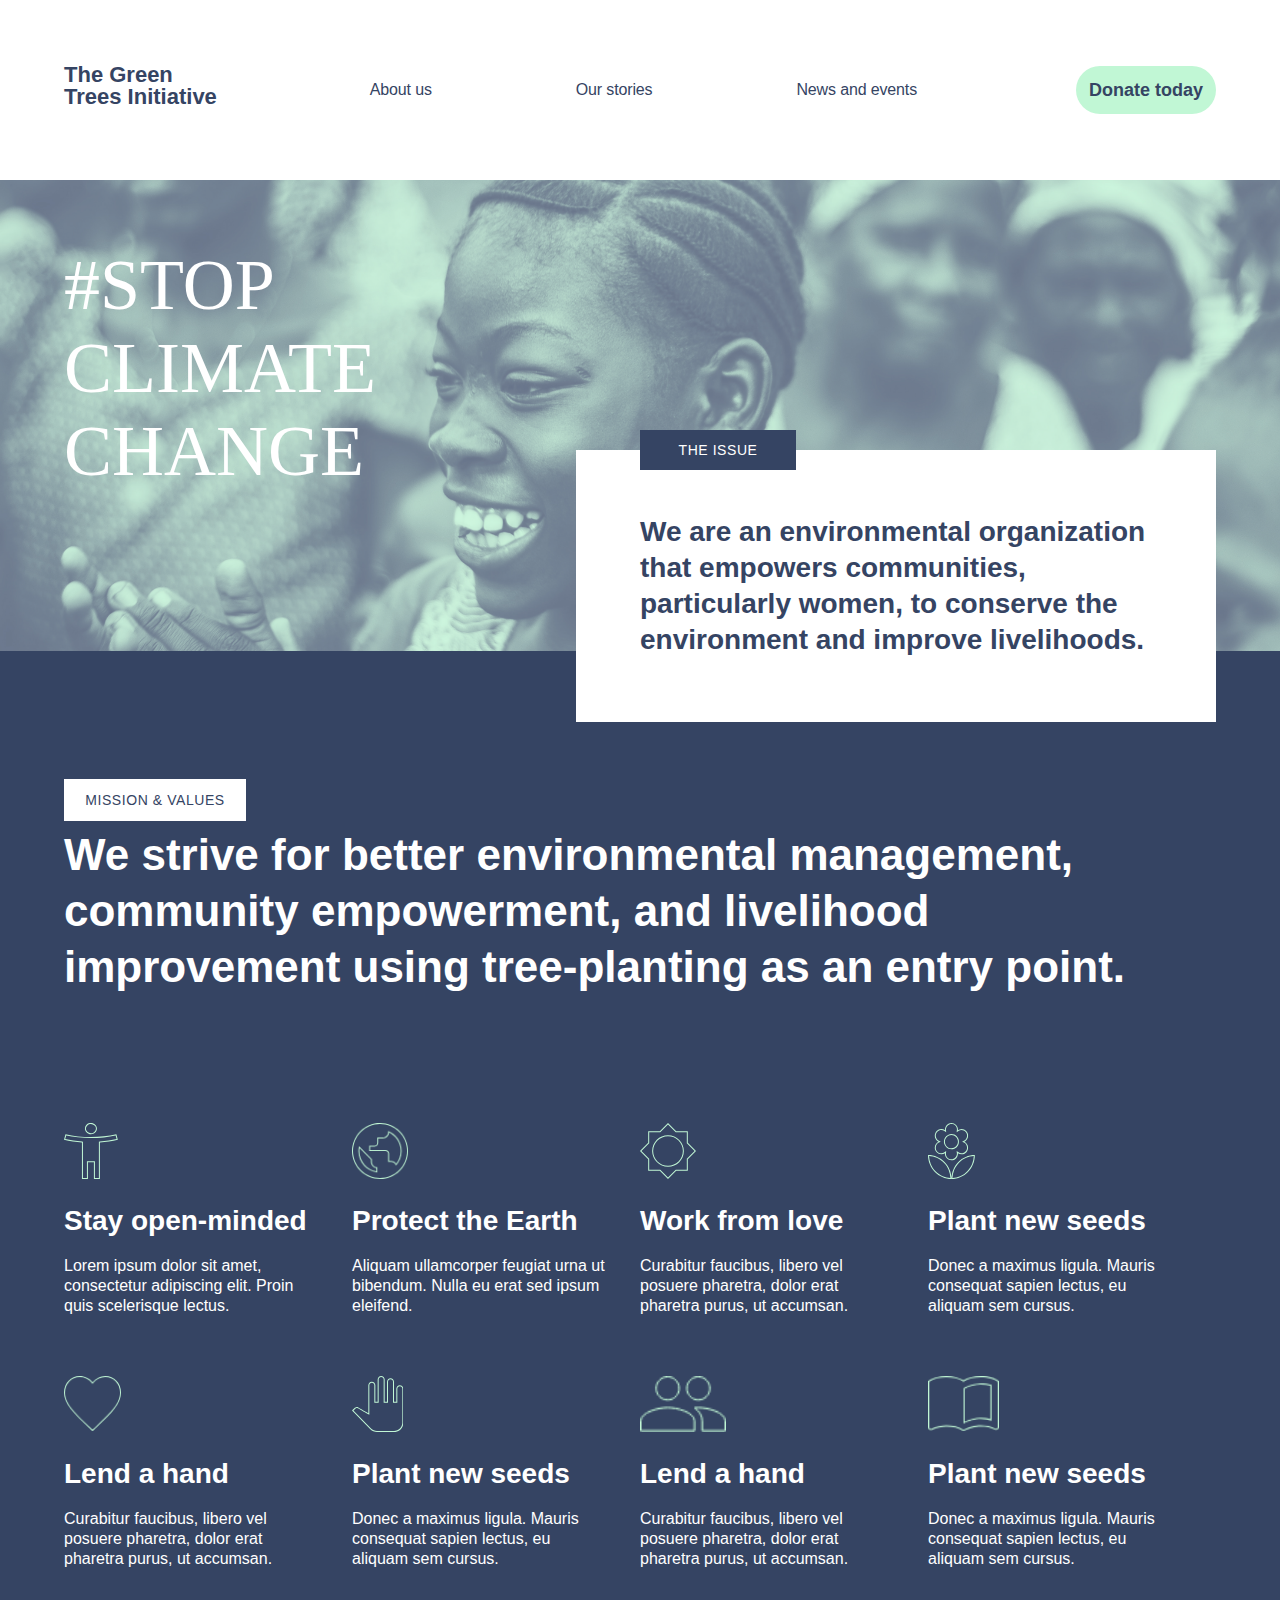
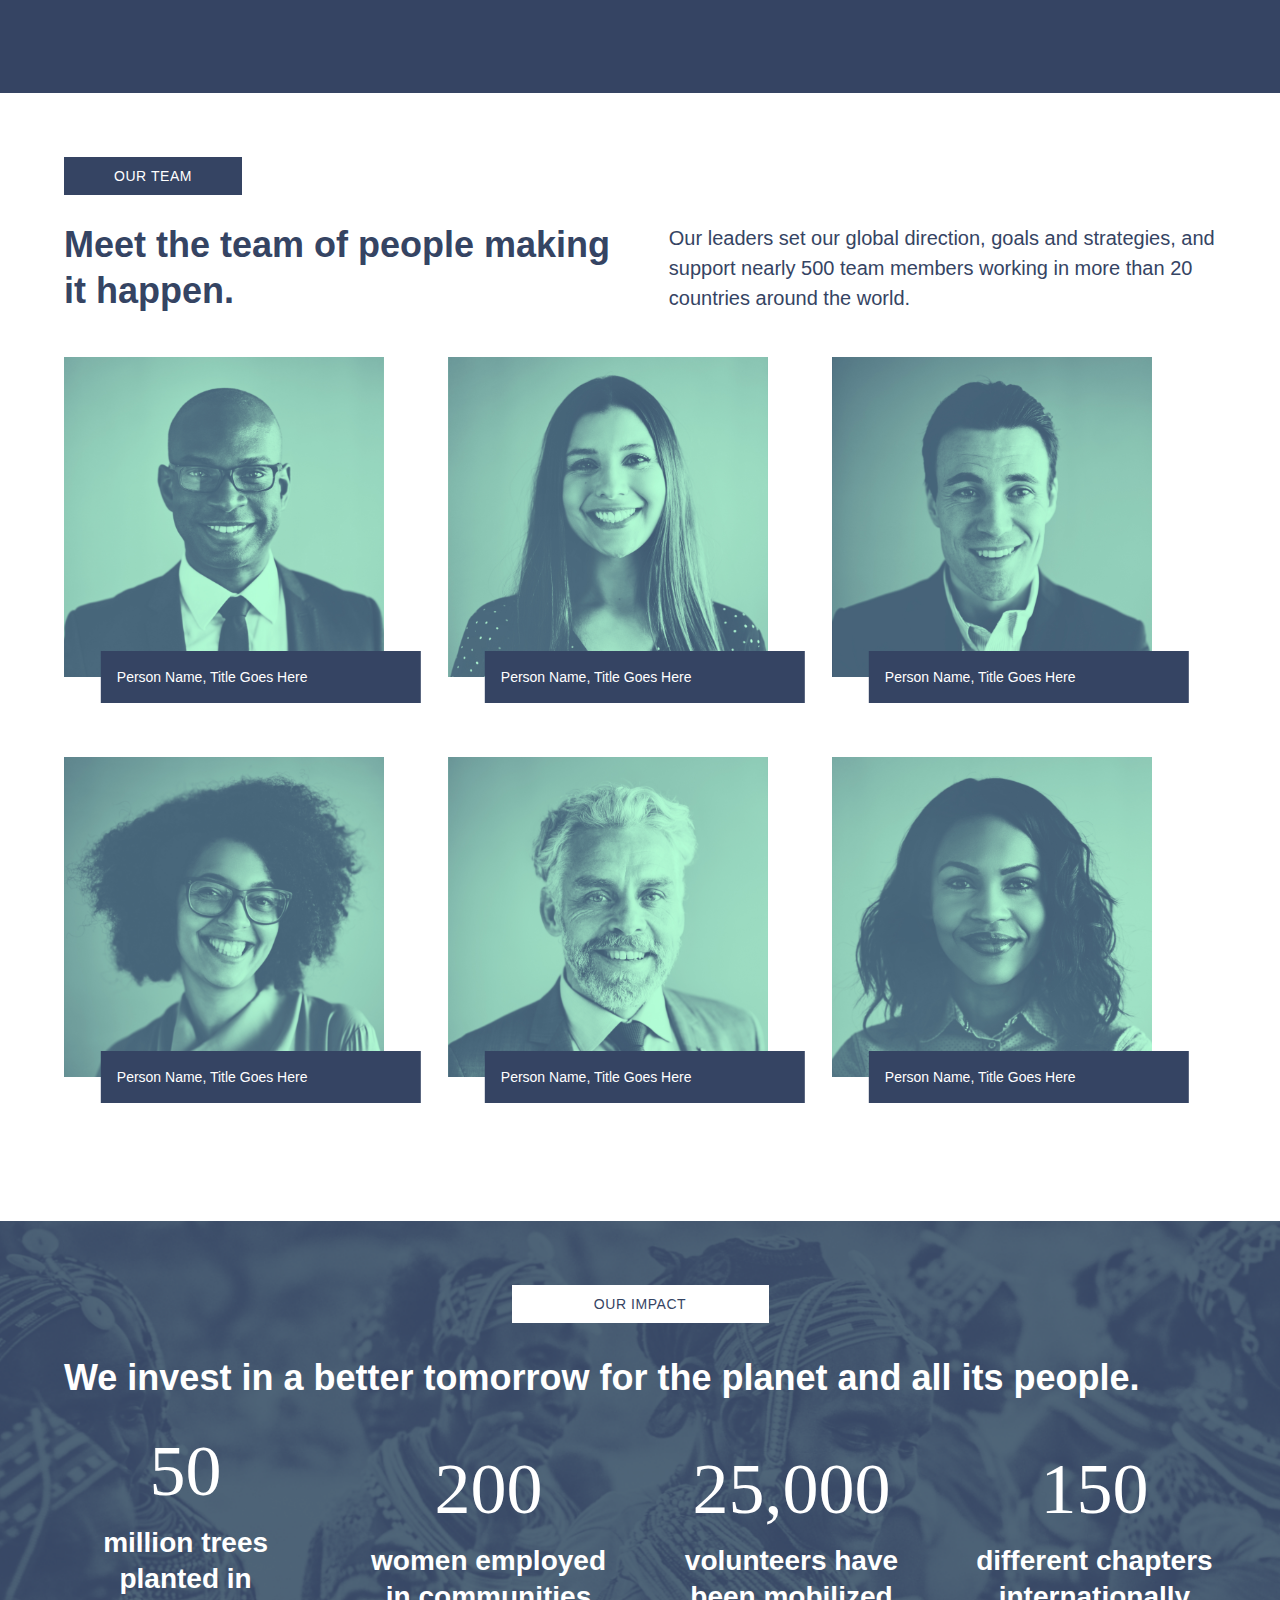
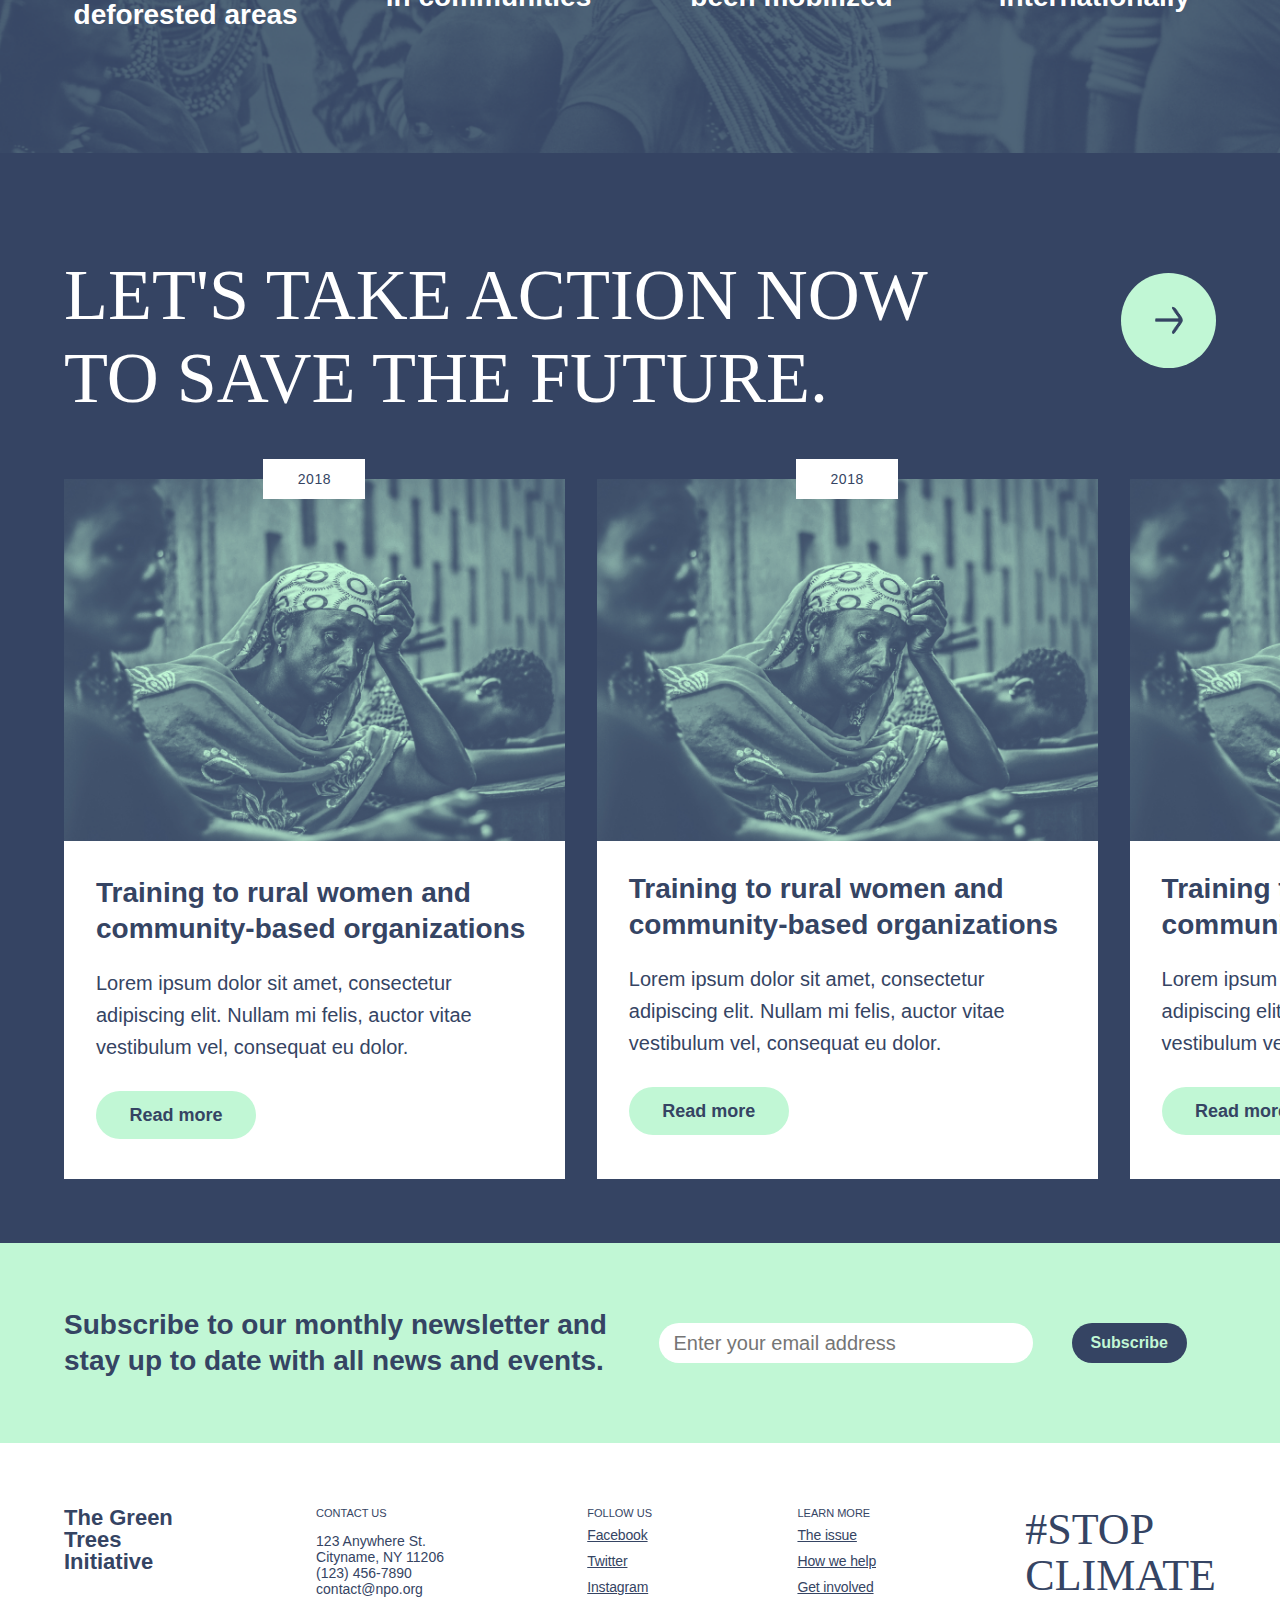
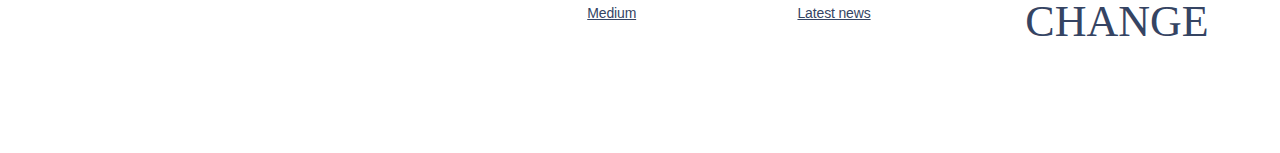
==== AboutUs-page-layout.html @ 52311b09 "Initial Commit -  ALL three pages with Responsive Web Design." ====
<!DOCTYPE HTML>
<html>
    <head>
        <meta charset="utf-8">
        <title>About Us Page</title>
        <link rel="Stylesheet" href="styles/AboutUs-page-styles.css">
    </head>
    <body>
        <header>
            <h3 class="logo">The Green<br>Trees Initiative</h3>
            <ul>
                <li><a href = "Home-page-layout.html">About us</a></li>
                <li><a href = "Home-page-layout.html">Our stories</a></li>
                <li><a href = "Home-page-layout.html">News and events</a></li> 
            </ul>
            <button>Donate today</button>
        </header>

        <section class="the-issue">
            <h1>#STOP<br>CLIMATE<br>CHANGE</h1>
            <div>
                <h4 class="sub-heading">THE ISSUE</h4>
                <h3>
                    We are an environmental organization that 
                    empowers communities, particularly women, 
                    to conserve the environment and improve 
                    livelihoods.
                </h3>
            </div>
        </section>
        
        <section class="mission-and-values">
            <h4 class="sub-heading">MISSION & VALUES</h4>
            <h3>
                We strive for better environmental management, 
                community empowerment, and livelihood improvement 
                using tree-planting as an entry point.
            </h3>
            <div>
                <div>
                    <img src="assets/assets/about-us/Icon person.png"
                        alt = "icon-person">
                    <h4>Stay open-minded</h4>
                    <p>
                        Lorem ipsum dolor sit amet, consectetur 
                        adipiscing elit. Proin quis scelerisque lectus.
                    </p>
                </div>
                <div>
                    <img src="assets/assets/about-us/Icon earth.png"
                        alt = "icon-earth">
                    <h4>Protect the Earth</h4>
                    <p>
                        Aliquam ullamcorper feugiat urna ut bibendum.
                        Nulla eu erat sed ipsum eleifend.
                    </p>
                </div>
                <div>
                    <img src="assets/assets/about-us/Icon sun.png"
                        alt = "icon-sun">
                    <h4>Work from love</h4>
                    <p>
                        Curabitur faucibus, libero vel posuere pharetra,
                        dolor erat pharetra purus, ut accumsan.
                    </p>
                </div>
                <div>
                    <img src="assets/assets/about-us/Icon flower.png"
                        alt = "icon-flower">
                    <h4>Plant new seeds</h4>
                    <p>
                        Donec a maximus ligula. Mauris consequat sapien lectus,
                        eu aliquam sem cursus.
                    </p>
                </div>
                <div>
                    <img src="assets/assets/about-us/Icon heart.png"
                        alt = "icon-heart">
                    <h4>Lend a hand</h4>
                    <p>
                        Curabitur faucibus, libero vel posuere pharetra,
                        dolor erat pharetra purus, ut accumsan.
                    </p>
                </div>
                <div>
                    <img src="assets/assets/about-us/Icon hand.png"
                        alt = "icon-hand">
                    <h4>Plant new seeds</h4>
                    <p>
                        Donec a maximus ligula. Mauris consequat sapien lectus,
                        eu aliquam sem cursus.
                    </p>
                </div>
                <div>
                    <img src="assets/assets/about-us/Icon people.png"
                        alt = "icon-people">
                    <h4>Lend a hand</h4>
                    <p>
                        Curabitur faucibus, libero vel posuere pharetra,
                        dolor erat pharetra purus, ut accumsan.
                    </p>
                </div>
                <div>
                    <img src="assets/assets/about-us/Icon book.png"
                        alt = "icon-book">
                    <h4>Plant new seeds</h4>
                    <p>
                        Donec a maximus ligula. Mauris consequat sapien lectus,
                        eu aliquam sem cursus.
                    </p>
                </div>
            </div>
        </section>

        <section class="our-team">
            <h4 class="sub-heading">OUR TEAM</h4>
            <h3>
                Meet the team of people making it happen.
            </h3>
            <p>
                Our leaders set our global direction, goals and strategies,
                and support nearly 500 team members working in more than 20
                countries around the world.
            </p>
            <div id="persons">
                <div>
                    <img src="assets/assets/about-us/Screen-Shot-2018-10-04-at-9.35.07-PM.png" 
                        alt="person">
                    <h6>Person Name, Title Goes Here</h6>
                </div>
                <div>
                    <img src="assets/assets/about-us/Screen-Shot-2018-10-04-at-9.35.17-PM.png" 
                        alt="person">
                    <h6>Person Name, Title Goes Here</h6>
                </div>
                <div>
                    <img src="assets/assets/about-us/Screen-Shot-2018-10-04-at-9.35.37-PM.png" 
                        alt="person">
                    <h6>Person Name, Title Goes Here</h6>
                </div>
                <div>
                    <img src="assets/assets/about-us/Screen-Shot-2018-10-04-at-9.36.04-PM.png" 
                        alt="person">
                    <h6>Person Name, Title Goes Here</h6>
                </div>
                <div>
                    <img src="assets/assets/about-us/Screen-Shot-2018-10-04-at-9.36.19-PM.png" 
                        alt="person">
                    <h6>Person Name, Title Goes Here</h6>
                </div>
                <div>
                    <img src="assets/assets/about-us/Screen-Shot-2018-10-04-at-9.37.13-PM.png" 
                        alt="person">
                    <h6>Person Name, Title Goes Here</h6>
                </div>
            </div>
        </section>

        <section class="our-impact">
            <h4 class="sub-heading">OUR IMPACT</h4>
            <h3>
                We invest in a better tomorrow for the planet 
                and all its people.
            </h3>
            <div>
                <div>
                    <h4>50</h4>
                    <h5>million trees planted in deforested areas</h5>
                </div>
                <div>
                    <h4>200</h4>
                    <h5>women employed in communities</h5>
                </div>
                <div>
                    <h4>25,000</h4>
                    <h5>volunteers have been mobilized</h5>
                </div>
                <div>
                    <h4>150</h4>
                    <h5>different chapters internationally</h5>
                </div>
            </div>
        </section>

        <section class="Event">
            <h1>LET'S TAKE ACTION NOW<br>TO SAVE THE FUTURE.</h1>
            <div>
                <img src="assets/assets/about-us/Union 5.png" alt="next-button">

                <div class="slides">
                    <h4 class="sub-heading">2018</h4>
                    <img src="assets/assets/about-us/Image.png" 
                    alt="person-image">
                    <h5>Training to rural women and community-based organizations</h5>
                    <p>
                        Lorem ipsum dolor sit amet, consectetur adipiscing
                        elit. Nullam mi felis, auctor vitae vestibulum 
                        vel, consequat eu dolor.
                    </p>
                    <button>Read more</button>
                </div>
                <div class="slides">
                    <h4 class="sub-heading">2018</h4>
                    <img src="assets/assets/about-us/Image.png" 
                    alt="person-image">
                    <h5>Training to rural women and community-based organizations</h5>
                    <p>
                        Lorem ipsum dolor sit amet, consectetur adipiscing
                        elit. Nullam mi felis, auctor vitae vestibulum 
                        vel, consequat eu dolor.
                    </p>
                    <button>Read more</button>
                </div>
                <div class="slides">
                    <h4 class="sub-heading">2018</h4>
                    <img src="assets/assets/about-us/Image.png" 
                    alt="person-image">
                    <h5>Training to rural women and community-based organizations</h5>
                    <p>
                        Lorem ipsum dolor sit amet, consectetur adipiscing
                        elit. Nullam mi felis, auctor vitae vestibulum 
                        vel, consequat eu dolor.
                    </p>
                    <button>Read more</button>
                </div>
                <div class="slides">
                    <h4 class="sub-heading">2018</h4>
                    <img src="assets/assets/about-us/Image.png" 
                    alt="person-image">
                    <h5>Training to rural women and community-based organizations</h5>
                    <p>
                        Lorem ipsum dolor sit amet, consectetur adipiscing
                        elit. Nullam mi felis, auctor vitae vestibulum 
                        vel, consequat eu dolor.
                    </p>
                    <button>Read more</button>
                </div>
    
                <div class="dot-container">
                    <span id="dot-1" class="dot"></span>
                    <span class="dot"></span>
                    <span class="dot"></span>
                    <span class="dot"></span>
                </div>
            </div>
        </section>

        <section class="subscribe">
            <h4>
                Subscribe to our monthly newsletter and stay up to
                date with all news and events.
            </h4>
            <form>
                <input type="email" name="email" 
                placeholder="Enter your email address">
                <input type="submit" value="Subscribe">
            </form>
        </section>

        <footer>
            <h3 class="logo">The Green<br>Trees<br>Initiative</h3>
            <div>
                <h6>CONTACT US</h6>
                <p>123 Anywhere St.<br>Cityname, NY 11206<br>
                    (123) 456-7890<br>contact@npo.org</p>
            </div>
            <div>
                <h6>FOLLOW US</h6>
                <ul>
                    <li><a>Facebook</a></li>
                    <li><a>Twitter</a></li>
                    <li><a>Instagram</a></li>
                    <li><a>Medium</a></li>
                </ul>
            </div>
            <div id="learn-more">
                <h6>LEARN MORE</h6>
                <ul>
                    <li><a>The issue</a></li>
                    <li><a>How we help</a></li>
                    <li><a>Get involved</a></li>
                    <li><a>Latest news</a></li>
                </ul>
            </div>
            <h1>#STOP<br>CLIMATE<br>CHANGE</h1>
        </footer>
    </body>
</html>
---- styles/AboutUs-page-styles.css ----
body{
    margin: 0px;
}
header{
    display: flex;
    flex-wrap: wrap;
    padding: 2rem;
    justify-content: space-between;
}

button{
    width: 100%;
    height: 2.5rem;
    font-family: Helvetica, bold;
    font-weight: bold;
    font-size: 1.125rem;
    color: #354463;
    background-color: #C1F7D5;
    border-radius: 100px;
    border: none;
}

li{
    list-style-type: none;
    margin: 0.375rem;
}

ul{
    margin: 0px 0px 1.25rem 0px;
}

a{
    color: #354463;
    font-family: Helvetica;
    font-weight: lighter;
    line-height: 1.25rem;
    text-decoration: none;
    font-size: 0.875rem;
    letter-spacing: -0.009rem;
}

.the-issue{
    background-image: url("../assets/assets/about-us/annie-spratt-427339-unsplash.png");
    padding: 2rem;
    background-size: cover;
    background-position-x: center;
    background-repeat: no-repeat;
}

@font-face {
    font-family: "Flood Std";
    src: url("https://db.onlinewebfonts.com/t/bfbdc6a04609bff0d5ccdfcf6b766d95.eot");
    src: url("https://db.onlinewebfonts.com/t/bfbdc6a04609bff0d5ccdfcf6b766d95.eot?#iefix")format("embedded-opentype"),
    url("https://db.onlinewebfonts.com/t/bfbdc6a04609bff0d5ccdfcf6b766d95.woff2")format("woff2"),
    url("https://db.onlinewebfonts.com/t/bfbdc6a04609bff0d5ccdfcf6b766d95.woff")format("woff"),
    url("https://db.onlinewebfonts.com/t/bfbdc6a04609bff0d5ccdfcf6b766d95.ttf")format("truetype"),
    url("https://db.onlinewebfonts.com/t/bfbdc6a04609bff0d5ccdfcf6b766d95.svg#Flood Std")format("svg");
}

h1{
    font-family: "Flood Std";
    color: white;
    font-size: 2.75rem;
    margin: 0px 0px 8.5rem 0px;
    font-weight: normal;
}

section, div{
    position: relative;
}
section{
    padding: 2rem;
}

.the-issue > div{
    display: flex;
    flex-direction: column;
    background-color: white;
    align-items: center;
    padding: 2.5rem 2rem;
}

.sub-heading{
    position: absolute;
    background-color: #354463;
    color: white;
    padding: 0.75rem 0px;
    left: 0px;
    top: 0px;
    margin: 0px 30%;
    font-family: Helvetica;
    font-weight: lighter;
    font-size: 0.875rem;
    width: 40%;
    text-align: center;
    letter-spacing: 0.035rem;
    transform: translateY(-50%);
}

h3{
    text-align: center;
    font-size: 1.375rem;
    line-height: 1.75rem;
    width: 85%;
    margin: 0px 0px 0px 0px;
    color: #354463;
    font-family: Helvetica, bold;
}

.logo{
    font-size: 1.125rem;
    line-height: 1.375rem;
    text-align: left;
    width: auto;
    align-self: center;
    margin: 0px;
}

.mission-and-values, .our-impact, .Event{
    background-color: #354463;
    justify-content: center;
}

.mission-and-values >.sub-heading, .Event .sub-heading,
.our-impact .sub-heading{
    background-color: white;
    color: #354463;
}

.mission-and-values{
    display: flex;
    flex-direction: column;
    align-items: center;
}

.mission-and-values > .sub-heading, .our-team > .sub-heading, .our-impact > .sub-heading{
    position: static;
    font-size: 0.875rem;
    padding: 0.688rem;
    transform: translateY(0%);
}

.mission-and-values > h3{
    color: white;
    margin-top: 1.375rem;
    width: 90%;
}

.mission-and-values >div{
    display: grid;
    grid-template-columns: repeat(2, 50%);
    margin-top: 4.125rem;
}

.mission-and-values > div >div{
    display: flex;
    flex-direction: column;
    justify-content: flex-start;
    align-items: flex-start;
    margin-right: 0.875rem;
    margin-bottom: 1.75rem;
}

.mission-and-values h4{
    color: white;
    font-size: 1rem;
    line-height: 1.25rem;
    margin: 0.75rem 0 0.375rem 0;
    font-family: Helvetica;
}

.mission-and-values p{
    font-family: Helvetica;
    font-weight: lighter;
    font-size: 0.875rem;
    font-stretch: -0.009rem;
    line-height: 1.25rem;
    color: white;
    margin: 0rem;
}

.mission-and-values img{
    width: 2.5rem;
}

.our-team{
    display: flex;
    flex-direction: column;
    align-items: center;
}

.our-team > h3{
    margin: 1.688rem 0;
}

.our-team > p{
    font-size: 0.875rem;
    text-align: center;
    color: #354463;
    font-family: Helvetica;
    line-height: 1.25rem;
    margin: 0rem;
    padding: 0% 7.5%;
}

#persons{
    margin-top: 1rem;
    display: grid;
    grid-template-columns: repeat(2, 50%);
}

#persons > div{
    margin: 0 0.875rem;
}

#persons > div > h6{
    position: relative;
    background-color: #354463;
    color: white;
    font-family: Helvetica;
    font-weight: lighter;
    font-size: 0.875rem;
    line-height: 1.25rem;
    margin-top: 0rem;
    margin-bottom: 1.5rem;
    padding: 10%;
    top: -0.25rem;    
}

#persons img{
    width: 100%;
}

.our-impact{
    background-image: url("../assets/assets/about-us/Impact\ Background.png");
    background-size: cover;
    background-position-x: center;
    background-repeat: no-repeat;
    color: white;
    display: flex;
    flex-direction: column;
    align-items: center;
}

.our-impact > h3{
    color: white;
    margin: 2rem 0rem;
    width: 100%;
}

.our-impact > div{
    display: flex;
    flex-direction: column;
    align-items: center;
}

.our-impact > div > div{
    display: flex;
    flex-direction: column;
    align-items: center;
    margin-bottom: 2rem;
}

.our-impact > div > div > h4{
    font-family: "Flood Std";
    text-align: center;
    font-size: 2.75rem;
    font-weight: normal;
    margin: 0rem;
}

.our-impact > div > div > h5{
    font-family: Helvetica;
    text-align: center;
    font-size: 1rem;
    line-height: 1.25rem;
    margin: 0rem;
    width: 55%;
}

.Event h1{
    margin: 2.313rem 0rem 4.563rem 0rem;
    text-align: center;
}

.Event img{
    width: 100%;
}

.Event h5{
    font-family: Helvetica;
    font-weight: bold;
    text-align: center;
    font-size: 1.375rem;
    color: #354463;
    margin: 1.875rem 0rem;
    line-height: 1.75rem;
}

.Event p{
    color: #354463;
    text-align: center;
    font-family: Helvetica;
    font-weight: lighter;
    padding: 0% 7.5%;
    font-size: 1rem;
    margin-bottom: 1.75rem;
    line-height: 1.25rem;
}

.Event button{
    width: 50%;
    margin: 0% 25% 2.5rem;
}

.slides{
    background-color: white;
    display: none;
}

.Event img + .slides{
    display: block;
}

.Event > div >img{
    width: 1.75rem;
    height: 1.75rem;
    padding: 2.6%;
    border-radius: 50%;
    background-color: #C1F7D5;
    position: absolute;
    z-index: 1;
    right: 2.5%;
    top: 25%;
}

.dot-container{
    text-align: center;
    margin-top: 2rem;
}

.dot{
    cursor: pointer;
    height: 15px;
    width: 15px;
    margin: 0 2px;
    background-color: white;
    border-radius: 50%;
    border-style: solid;
    border-color: white;
    border-width: 0.0625rem;
    display: inline-block;
    transition: background-color 0.6s ease;
}

#dot-1{
    background-color: transparent;
}

.subscribe{
    background-color: #C1F7D5;
    padding-right: 1.375rem;
}

.subscribe h4{
    color: #354463;
    font-family: Helvetica;
    font-size: 1.375rem;
    line-height: 1.75rem;
    margin: 0.25rem 0rem 1.875rem 0rem;
}

.subscribe form{
    display: flex;
    justify-content: space-between;
}

.subscribe input{
    border: 0rem;
    border-radius: 100px;
    height: 2.5rem;
    text-align: center;
}

input[type = "email"]{
    width: 60%;
    font-size: 0.875rem;
    color: #354463;
}

input[type = "submit"]{
    width: 33.33%;
    margin-right: 0.625rem;
    background-color: #354463;
    color: #C1F7D5;
    font-family: Helvetica;
    font-weight: bold;
    font-size: 1rem; 
}

footer{
    padding: 2rem;
    display: grid;
    grid-template-columns: 1fr 1fr;
    grid-template-rows: 1fr 1fr 1fr;
    color: #354463;
}

ul, li{
    padding-left: 0%;
    margin-left: 0%;
}

footer > div > h6{
    margin: 0rem;
    font-family: Helvetica;
    font-weight: normal;
    font-size: 0.688rem;
}

footer > div{
    margin-bottom: 2.875rem;
}

footer .logo{
    align-self: self-start;
}

footer p{
    font-family: Helvetica;
    font-size: 0.875rem;
}

footer a{
    text-decoration: underline;
    text-decoration-color: #354463;
}

footer h1{
    color: #354463;
    text-align: right;
    margin: 0rem;
    grid-column-start: 2;
}

footer{
    padding: 4.188rem 2rem;
}

@media(min-width: 768px){
    header > ul{
        order: 1;
        display: flex;
        width: 60%;
        margin-right: 40%;
        margin-bottom: 0%;
        justify-content: space-between;
    }

    a{
        font-size: 1rem;
    }

    button{
        margin-top: 1.25rem;
        width: 8.75rem;
        height: 3rem;
    }

    header{
        padding: 1.25rem 4rem;
    }

    .logo{
        font-size: 1.375rem;
        margin-bottom: 0.5rem;
    }

    .the-issue{
        padding: 4rem;
    }

    h1{
        margin-bottom: 5.875rem;
    }

    .the-issue{
        background-image: url("../assets/assets/about-us/annie-spratt-427339-unsplash@2x.png");
        background-position: center;
    }

    .sub-heading{
        font-size: 0.875rem;
        width: 20.4%;
        top: 0px;
        margin: 0 39.8%;
    }

    .the-issue .sub-heading{
        margin-left: 4rem;
        width: 9.75rem;
    }

    .the-issue > div{
        padding: 4rem;
    }

    h3 {
        font-size: 1.75rem;
        text-align: left;
        line-height: 2.25rem;
        width: 100%;
        margin-top: 0rem;
    }

    .the-issue a{
        width: 100%;
    }

    .the-issue p{
        text-align: left;
        margin: 2rem 0rem 0rem 0rem;
    }

    .mission-and-values{
        padding: 4rem;
    }

    .mission-and-values > .sub-heading{
        margin-right: auto;
        width: 10rem;
        margin-top: 0;
    }

    .mission-and-values > h3{
        width: 100%;
        font-size: 1.75rem;
        margin-bottom: 1.5rem;
    }

    .mission-and-values > div{
        margin-top: 2.25rem;
        display: grid;
        grid-template-columns: repeat(3, 1fr);
    }

    .mission-and-values div>h4{
        font-size: 1.375rem;
    }

    .our-team{
        padding: 4rem;
    }

    .our-team .sub-heading{
        margin-right: calc(100% -9.75rem);
        margin-left: 0rem;
        width: 9.75rem;
    }

    .our-team{
        flex-direction: row;
        justify-content: space-between;
        flex-wrap: wrap;
    }

    .our-team > h3, .our-team > p{
        width: 47.5%;
        padding: 0%;
        text-align: left;
    }
    
    .our-team > h3{
        font-size: 2.25rem;
        line-height: 2.875rem;
    }

    .our-team > p{
        font-size: 1rem;
        line-height: 1.5rem;
    }

    #persons > div{
        margin: 0rem;
        margin-right: 4rem;
    }

    #persons > div > h6{
        padding: 5%;
        transform: translate(11.5%, -50%);
    }

    .our-impact{
        padding: 4rem;
    }

    .our-impact > h3{
        font-size: 2.25rem;
        line-height: 2.875rem;
    }

    .our-impact > div{
        display: grid;
        grid-template-columns: repeat(2, 50%);
    }

    .our-impact > div > div{
        margin-bottom: 3.5rem;
    }

    .our-impact > div > div > h4{
        font-size: 4.5rem;
        line-height: 4.75rem;
    }

    .our-impact > div > div > h5{
        font-size: 1.375rem;
        line-height: 1.75rem;
        margin-top: 1rem;
        width: 67%;
    }

    .Event{
        padding: 4rem;
    }

    .Event h1{
        text-align: left;
        margin-bottom: 3.7rem;
    }

    .slides{
        display: flex;
        flex-direction: column;
        align-items: flex-start;
        margin-right: 2rem;
        text-align: left;
    }

    .slides > h5, .slides > p{
        text-align: left;
        padding-left: 2rem;
        padding-right: 2rem;
    }

    .slides > h5{
        margin-bottom: 0rem;
    }

    .slides > p{
        margin-bottom: 1.75rem;
    }

    .slides > button{
        margin-left: 2rem;
        height: 2.5rem;
    }

    .Event > div{
        position: static;
        display: flex;
        width: 200%;
    }

    .dot-container{
        display: none;
    }

    .Event > div > img{
        top: 7.5rem;
        right: 4rem;
    }

    .subscribe{
        padding: 4rem;
    }

    .subscribe > h4{
        width: 67.5%
    }

    input[type="email"]{
        width: 67.5%;
        text-align: left;
        padding: 0 2.5%;
    }

    input[type="submit"]{
        width: 22.5%;
    }

    footer{
        padding: 4rem;
        grid-template-columns: 1fr 1fr 1fr;
        grid-template-rows: 1fr 1fr;
    }

    footer a{
        font-size: 0.875rem;
    }

    #learn-more{
        grid-column-start: 2;
    } 

    footer h1{
        text-align: left;
        grid-column-start: 3;
    }

}

@media (min-width: 1024px){
    header{
        padding: 2rem 10rem;
        flex-wrap: nowrap;
        align-items: center;
    }

    header > ul{
        order: 0;
        margin: 0%;
        width: 60%;
        align-items: center;
        justify-content: space-around;
    }

    header > button{
        margin: 0;
    }

    .the-issue h3{
        font-size: 1.75rem;
        line-height: 2.25rem;
    }

    .the-issue div{
        width: calc(50% - 20rem);
        position: absolute;
        z-index: 1;
        bottom: -15%;
        right: 10rem;
    }

    h1{
        font-size: 4.5rem;
    }

    .mission-and-values{
        padding: 4.75rem 10rem;
    }

    .mission-and-values .sub-heading{
        margin-top: 4rem;
    }

    .mission-and-values > h3{
        font-size: 2.75rem;
        line-height: 3.5rem;
        margin: 0rem;
    }

    .mission-and-values > div{
        margin-top: 8rem;
        grid-template-columns: repeat(4, 25%);
    }

    .mission-and-values > div > div > img{
        height: 3.5rem;
        width: auto;
    }

    .mission-and-values > div > div > h4{
        font-size: 1.75rem;
        line-height: 2.25rem;
        margin-top: 1.5rem;
    }

    .mission-and-values > div > div > p{
        font-size: 1rem;
        margin-top: 0.688rem;
    }

    .mission-and-values > div >div{
        margin-bottom: 3.75rem;
        margin-right: 2rem;
    }

    .our-team{
        padding: 8rem 10rem;
    }

    .our-team > p{
        font-size: 1.25rem;
        line-height: 1.875rem;
    }

    #persons{
        grid-template-columns: repeat(3, 1fr);
    }

    .our-impact{
        padding: 8rem 10rem;
    }

    .our-impact > div{
        display: flex;
        flex-direction: row;
        justify-content: space-between;
        width: 100%;
    }

    .our-impact > div > div > h5{
        font-size: 1.75rem;
        line-height: 2.25rem;
        width: 19vw;
    }

    .our-impact > div > div{
        justify-content: space-between;
    }

    .Event{
        padding: 8rem 10rem;
    }

    .Event div > h5{
        font-size: 1.75rem;
        line-height: 2.25rem;
    }

    .Event div > p{
        font-size: 1.25rem;
        line-height: 2rem;
        --h5-lines: 4.5;
    }

    .Event > div > div > button{
        width: 10rem;
        height: 3rem;
    }

    .Event > div{
        width: 185%;
    }

    .subscribe{
        padding: 4rem 10rem;
        display: flex;
        align-items: center;
    }

    .subscribe h4{
        width: 50%;
        font-size: 1.75rem;
        line-height: 2.25rem;
        margin: 0rem;
    }

    .subscribe form{
        width: 50%;
        justify-content: space-around;
    }

    input[type="email"]{
        width: 60%;
        font-size: 1.25rem;
    }

    input[type="submit"]{
        width: 20%;
    }

    footer{
        padding: 8rem 10rem;
        display: flex;
        justify-content: space-between;
    }

    footer h1{
        font-size: 2.75rem;
        line-height: 2.875rem;
    }

}

@media (min-width: 1024px) and (max-width: 1280px){
    header, .the-issue, .mission-and-values, .our-team, .our-impact, .Event, .subscribe, footer{
        padding: 4rem;
    }

    .the-issue div{
        width: calc(50% - 8rem);
        right: 4rem;
    }

}
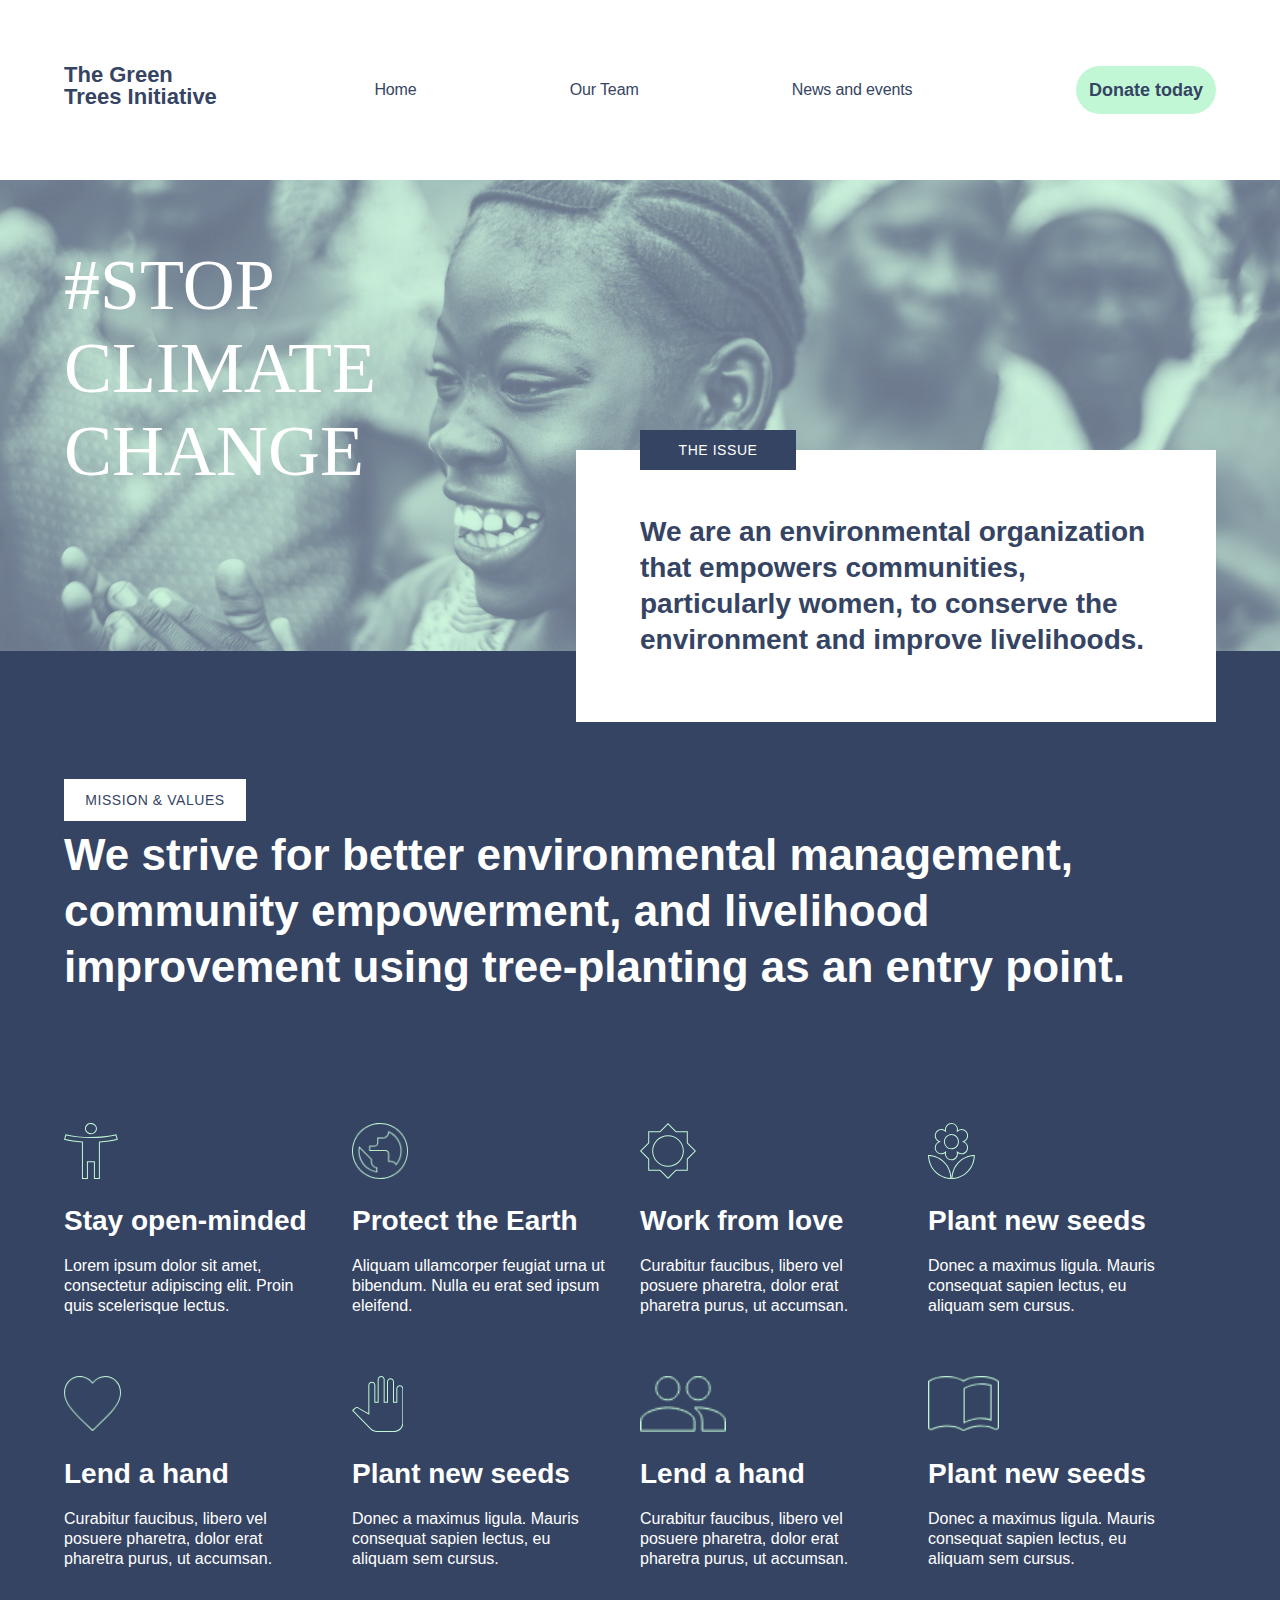
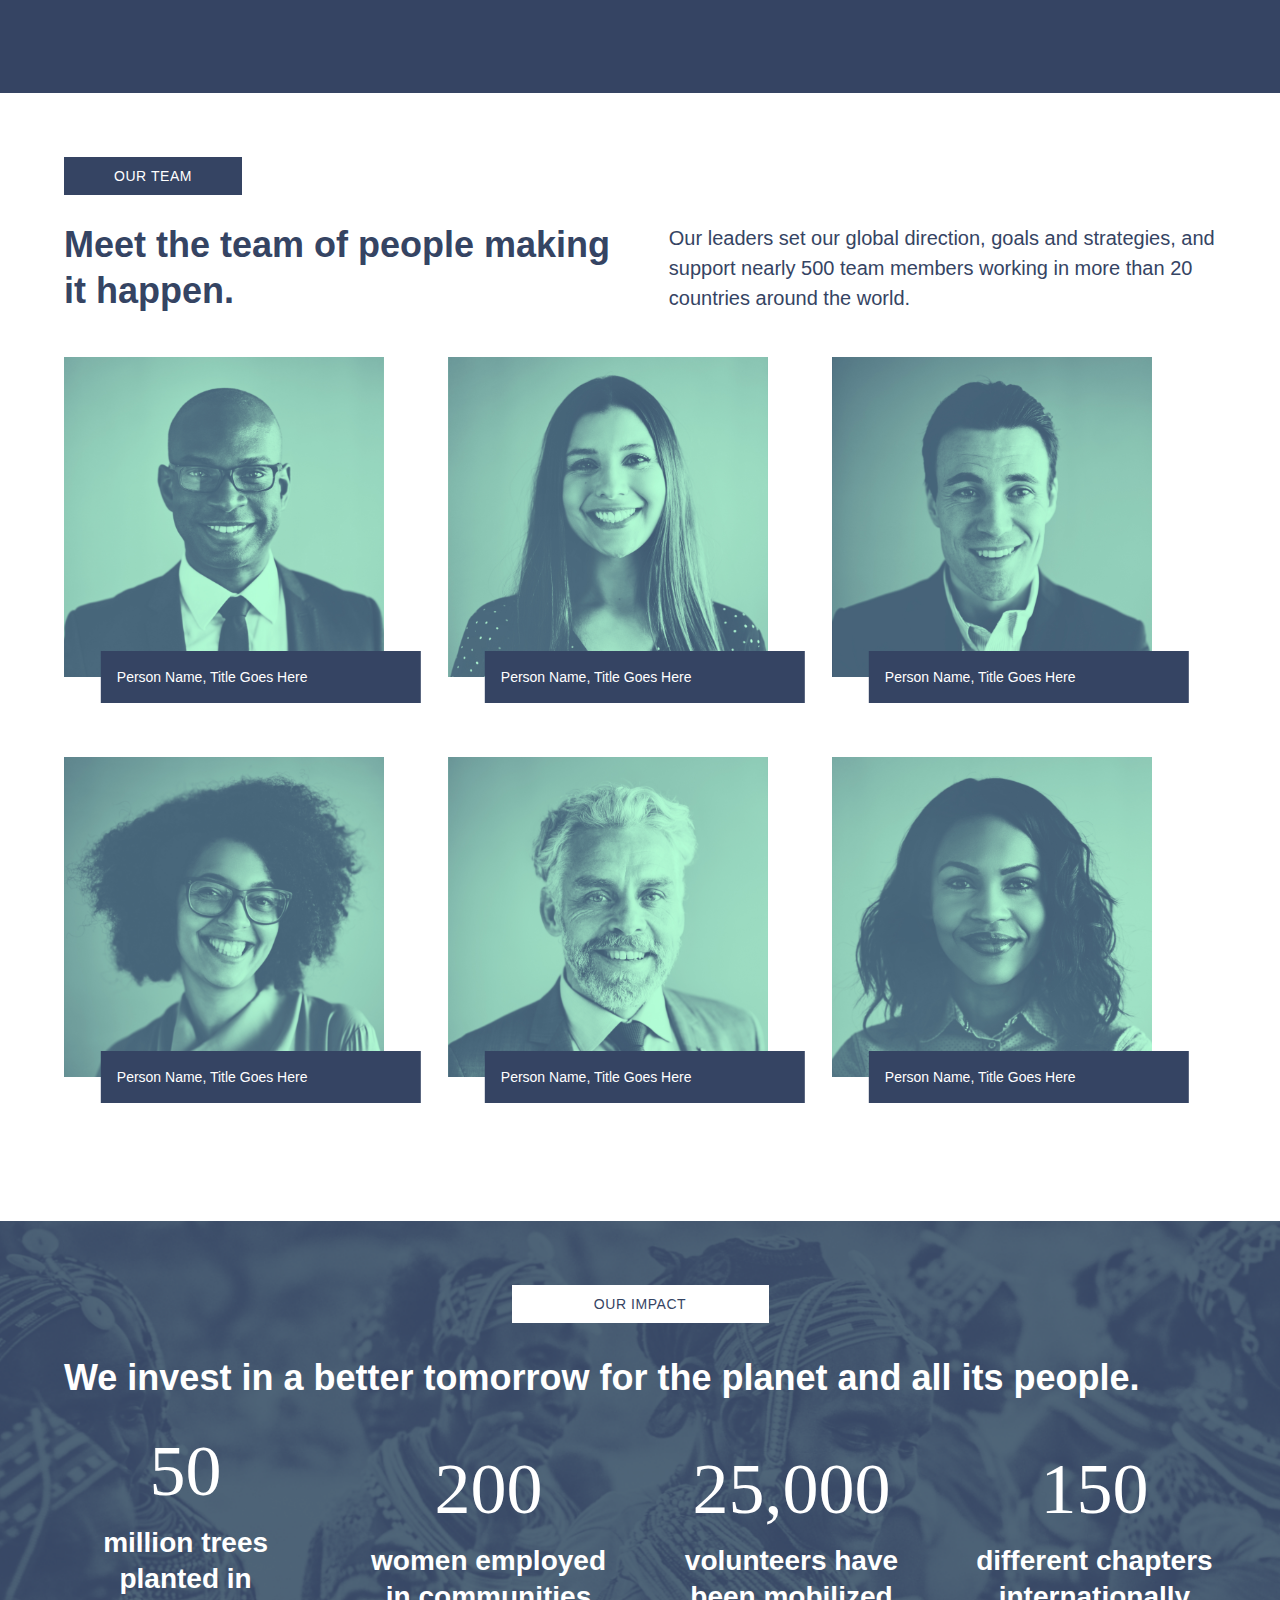
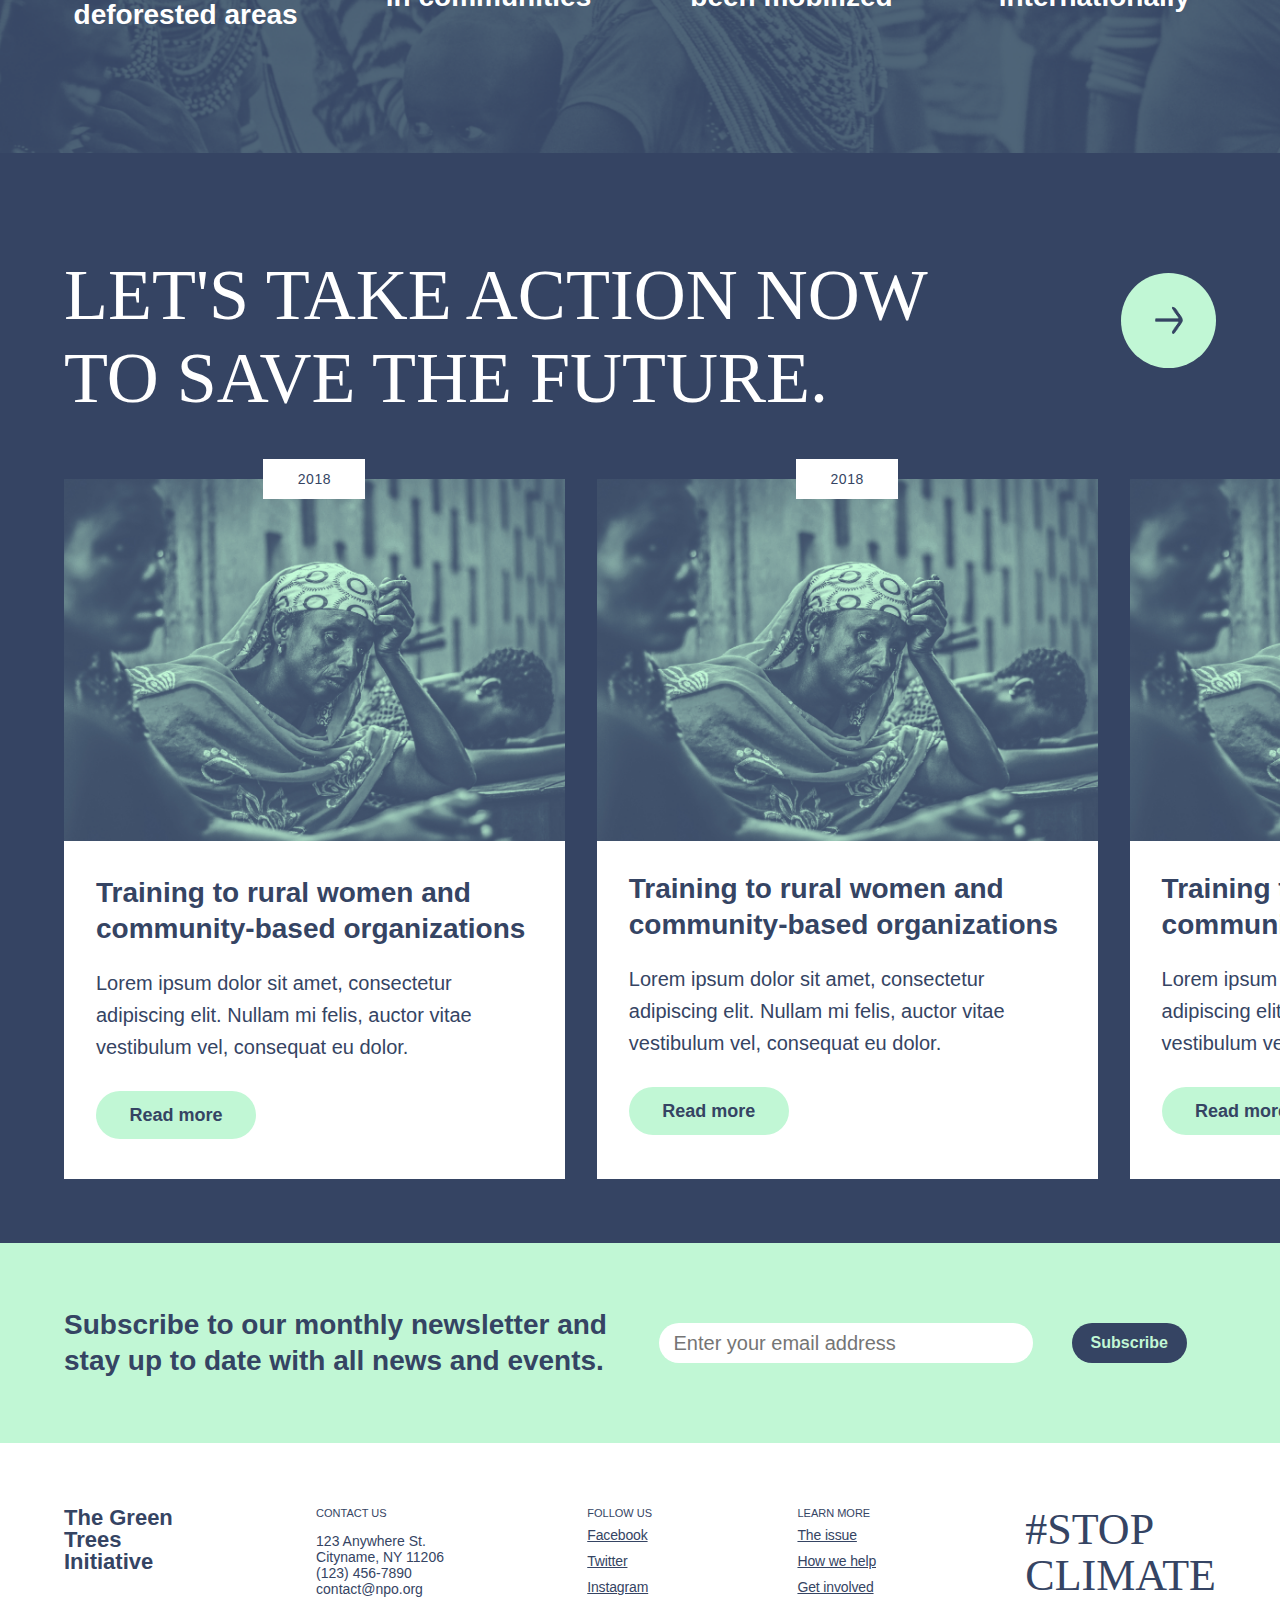
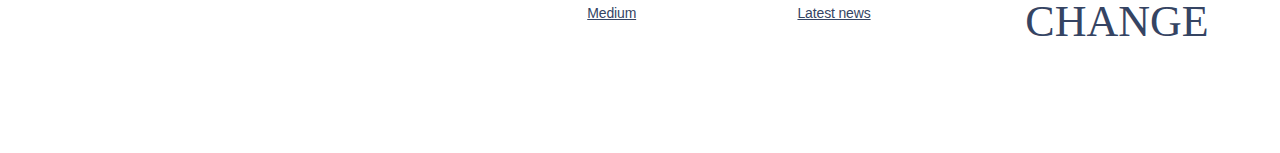
==== commit acb2b968: "added redirection links to buttons and anchors" ====
--- a/AboutUs-page-layout.html
+++ b/AboutUs-page-layout.html
@@ -9,14 +9,14 @@
         <header>
             <h3 class="logo">The Green<br>Trees Initiative</h3>
             <ul>
-                <li><a href = "Home-page-layout.html">About us</a></li>
-                <li><a href = "Home-page-layout.html">Our stories</a></li>
-                <li><a href = "Home-page-layout.html">News and events</a></li> 
+                <li><a href = "Home-page-layout.html">Home</a></li>
+                <li><a href = "#our-team">Our Team</a></li>
+                <li><a href = "#events">News and events</a></li> 
             </ul>
-            <button>Donate today</button>
+            <button onclick="location.href = 'Donation-page-layout.html'">Donate today</button>
         </header>
 
-        <section class="the-issue">
+        <section id="the-issue" class="the-issue">
             <h1>#STOP<br>CLIMATE<br>CHANGE</h1>
             <div>
                 <h4 class="sub-heading">THE ISSUE</h4>
@@ -29,7 +29,7 @@
             </div>
         </section>
         
-        <section class="mission-and-values">
+        <section id="mission-and-values" class="mission-and-values">
             <h4 class="sub-heading">MISSION & VALUES</h4>
             <h3>
                 We strive for better environmental management, 
@@ -112,7 +112,7 @@
             </div>
         </section>
 
-        <section class="our-team">
+        <section id="our-team" class="our-team">
             <h4 class="sub-heading">OUR TEAM</h4>
             <h3>
                 Meet the team of people making it happen.
@@ -182,7 +182,7 @@
             </div>
         </section>
 
-        <section class="Event">
+        <section id="events" class="Event">
             <h1>LET'S TAKE ACTION NOW<br>TO SAVE THE FUTURE.</h1>
             <div>
                 <img src="assets/assets/about-us/Union 5.png" alt="next-button">
@@ -197,43 +197,43 @@
                         elit. Nullam mi felis, auctor vitae vestibulum 
                         vel, consequat eu dolor.
                     </p>
-                    <button>Read more</button>
-                </div>
-                <div class="slides">
-                    <h4 class="sub-heading">2018</h4>
-                    <img src="assets/assets/about-us/Image.png" 
-                    alt="person-image">
-                    <h5>Training to rural women and community-based organizations</h5>
-                    <p>
-                        Lorem ipsum dolor sit amet, consectetur adipiscing
-                        elit. Nullam mi felis, auctor vitae vestibulum 
-                        vel, consequat eu dolor.
-                    </p>
-                    <button>Read more</button>
-                </div>
-                <div class="slides">
-                    <h4 class="sub-heading">2018</h4>
-                    <img src="assets/assets/about-us/Image.png" 
-                    alt="person-image">
-                    <h5>Training to rural women and community-based organizations</h5>
-                    <p>
-                        Lorem ipsum dolor sit amet, consectetur adipiscing
-                        elit. Nullam mi felis, auctor vitae vestibulum 
-                        vel, consequat eu dolor.
-                    </p>
-                    <button>Read more</button>
-                </div>
-                <div class="slides">
-                    <h4 class="sub-heading">2018</h4>
-                    <img src="assets/assets/about-us/Image.png" 
-                    alt="person-image">
-                    <h5>Training to rural women and community-based organizations</h5>
-                    <p>
-                        Lorem ipsum dolor sit amet, consectetur adipiscing
-                        elit. Nullam mi felis, auctor vitae vestibulum 
-                        vel, consequat eu dolor.
-                    </p>
-                    <button>Read more</button>
+                    <button onclick="location.href = 'Home-page-layout.html'">Read more</button>
+                </div>
+                <div class="slides">
+                    <h4 class="sub-heading">2018</h4>
+                    <img src="assets/assets/about-us/Image.png" 
+                    alt="person-image">
+                    <h5>Training to rural women and community-based organizations</h5>
+                    <p>
+                        Lorem ipsum dolor sit amet, consectetur adipiscing
+                        elit. Nullam mi felis, auctor vitae vestibulum 
+                        vel, consequat eu dolor.
+                    </p>
+                    <button  onclick="location.href = 'Home-page-layout.html'">Read more</button>
+                </div>
+                <div class="slides">
+                    <h4 class="sub-heading">2018</h4>
+                    <img src="assets/assets/about-us/Image.png" 
+                    alt="person-image">
+                    <h5>Training to rural women and community-based organizations</h5>
+                    <p>
+                        Lorem ipsum dolor sit amet, consectetur adipiscing
+                        elit. Nullam mi felis, auctor vitae vestibulum 
+                        vel, consequat eu dolor.
+                    </p>
+                    <button onclick="location.href = 'Home-page-layout.html'">Read more</button>
+                </div>
+                <div class="slides">
+                    <h4 class="sub-heading">2018</h4>
+                    <img src="assets/assets/about-us/Image.png" 
+                    alt="person-image">
+                    <h5>Training to rural women and community-based organizations</h5>
+                    <p>
+                        Lorem ipsum dolor sit amet, consectetur adipiscing
+                        elit. Nullam mi felis, auctor vitae vestibulum 
+                        vel, consequat eu dolor.
+                    </p>
+                    <button onclick="location.href = 'Home-page-layout.html'">Read more</button>
                 </div>
     
                 <div class="dot-container">
@@ -250,7 +250,7 @@
                 Subscribe to our monthly newsletter and stay up to
                 date with all news and events.
             </h4>
-            <form>
+            <form action="Home-page-layout.html">
                 <input type="email" name="email" 
                 placeholder="Enter your email address">
                 <input type="submit" value="Subscribe">
@@ -276,10 +276,10 @@
             <div id="learn-more">
                 <h6>LEARN MORE</h6>
                 <ul>
-                    <li><a>The issue</a></li>
-                    <li><a>How we help</a></li>
-                    <li><a>Get involved</a></li>
-                    <li><a>Latest news</a></li>
+                    <li><a href="#the-issue">The issue</a></li>
+                    <li><a href="#mission-and-values">How we help</a></li>
+                    <li><a href="Donation-page-layout.html">Get involved</a></li>
+                    <li><a href="Home-page-layout.html#latest-news">Latest news</a></li>
                 </ul>
             </div>
             <h1>#STOP<br>CLIMATE<br>CHANGE</h1>
--- a/styles/AboutUs-page-styles.css
+++ b/styles/AboutUs-page-styles.css
@@ -70,6 +70,10 @@
 }
 section{
     padding: 2rem;
+}
+
+button:hover{
+    background-color: #8cffb4;
 }
 
 .the-issue > div{
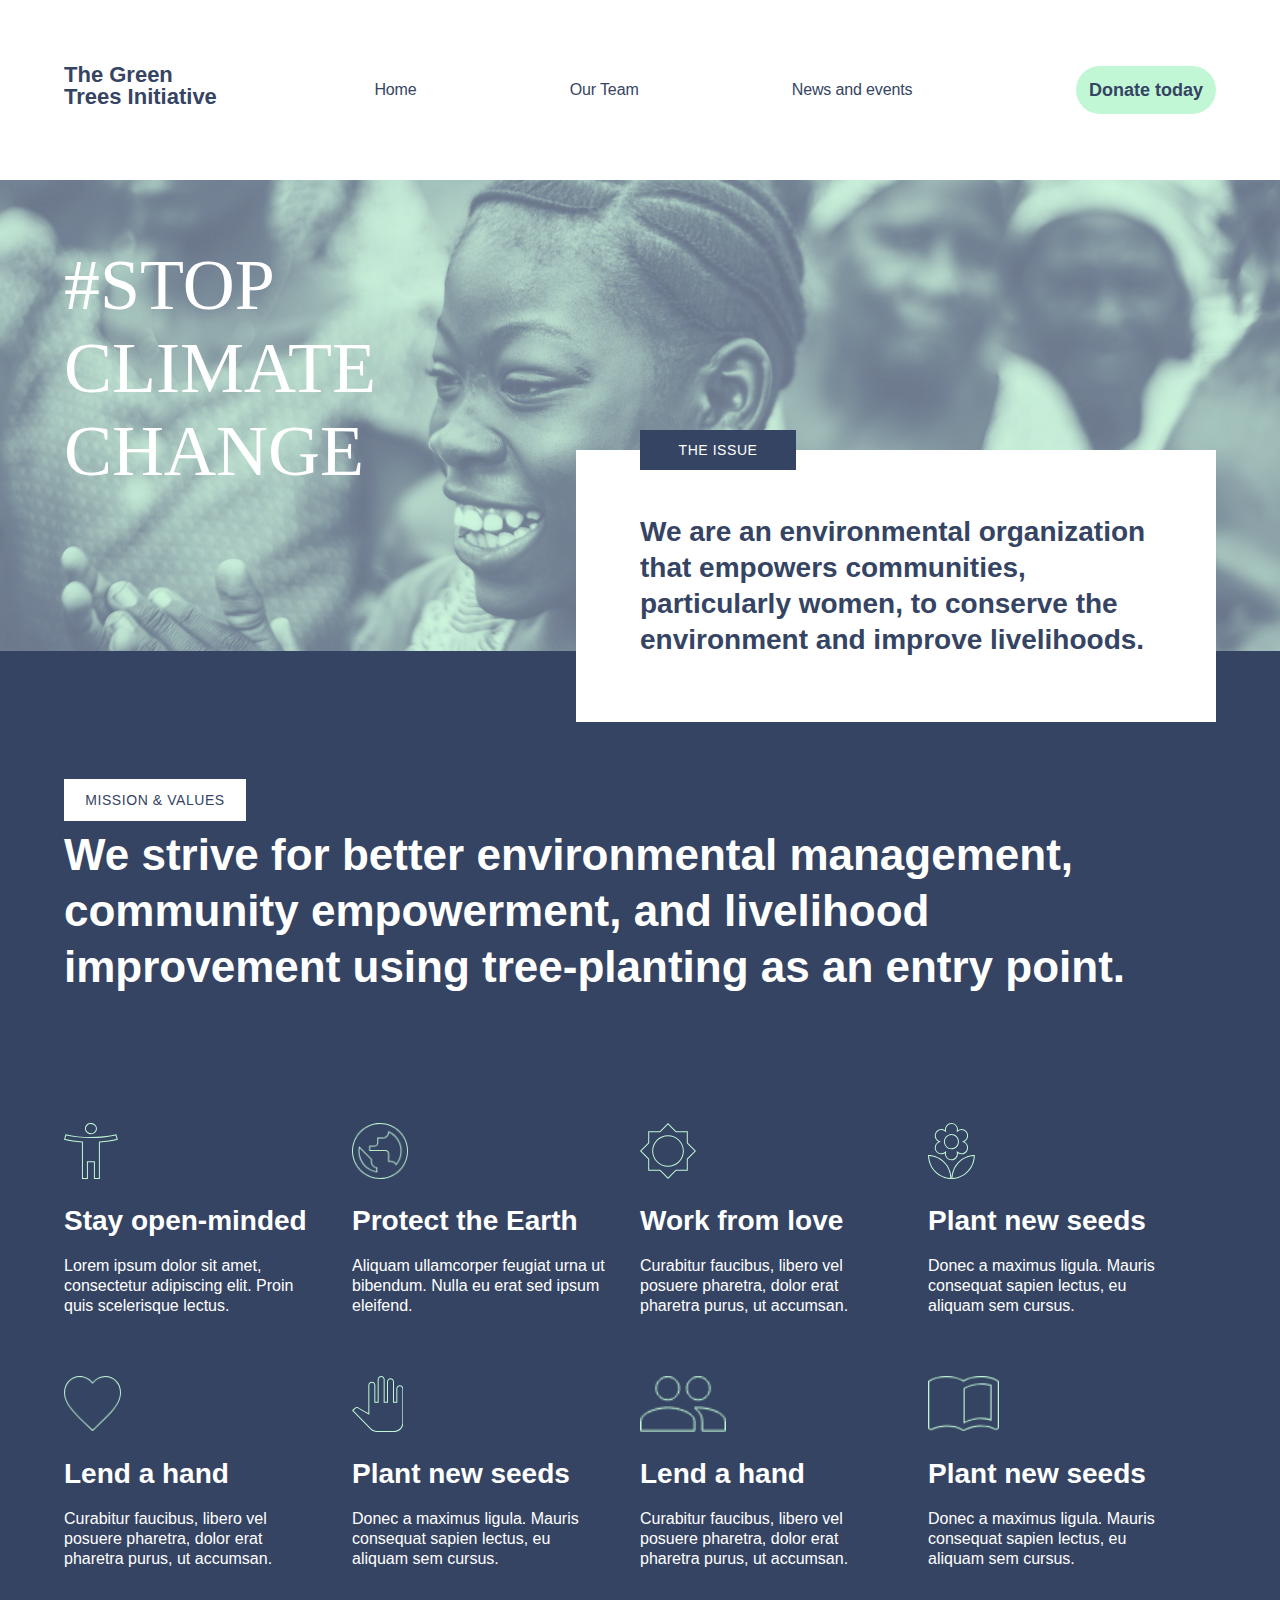
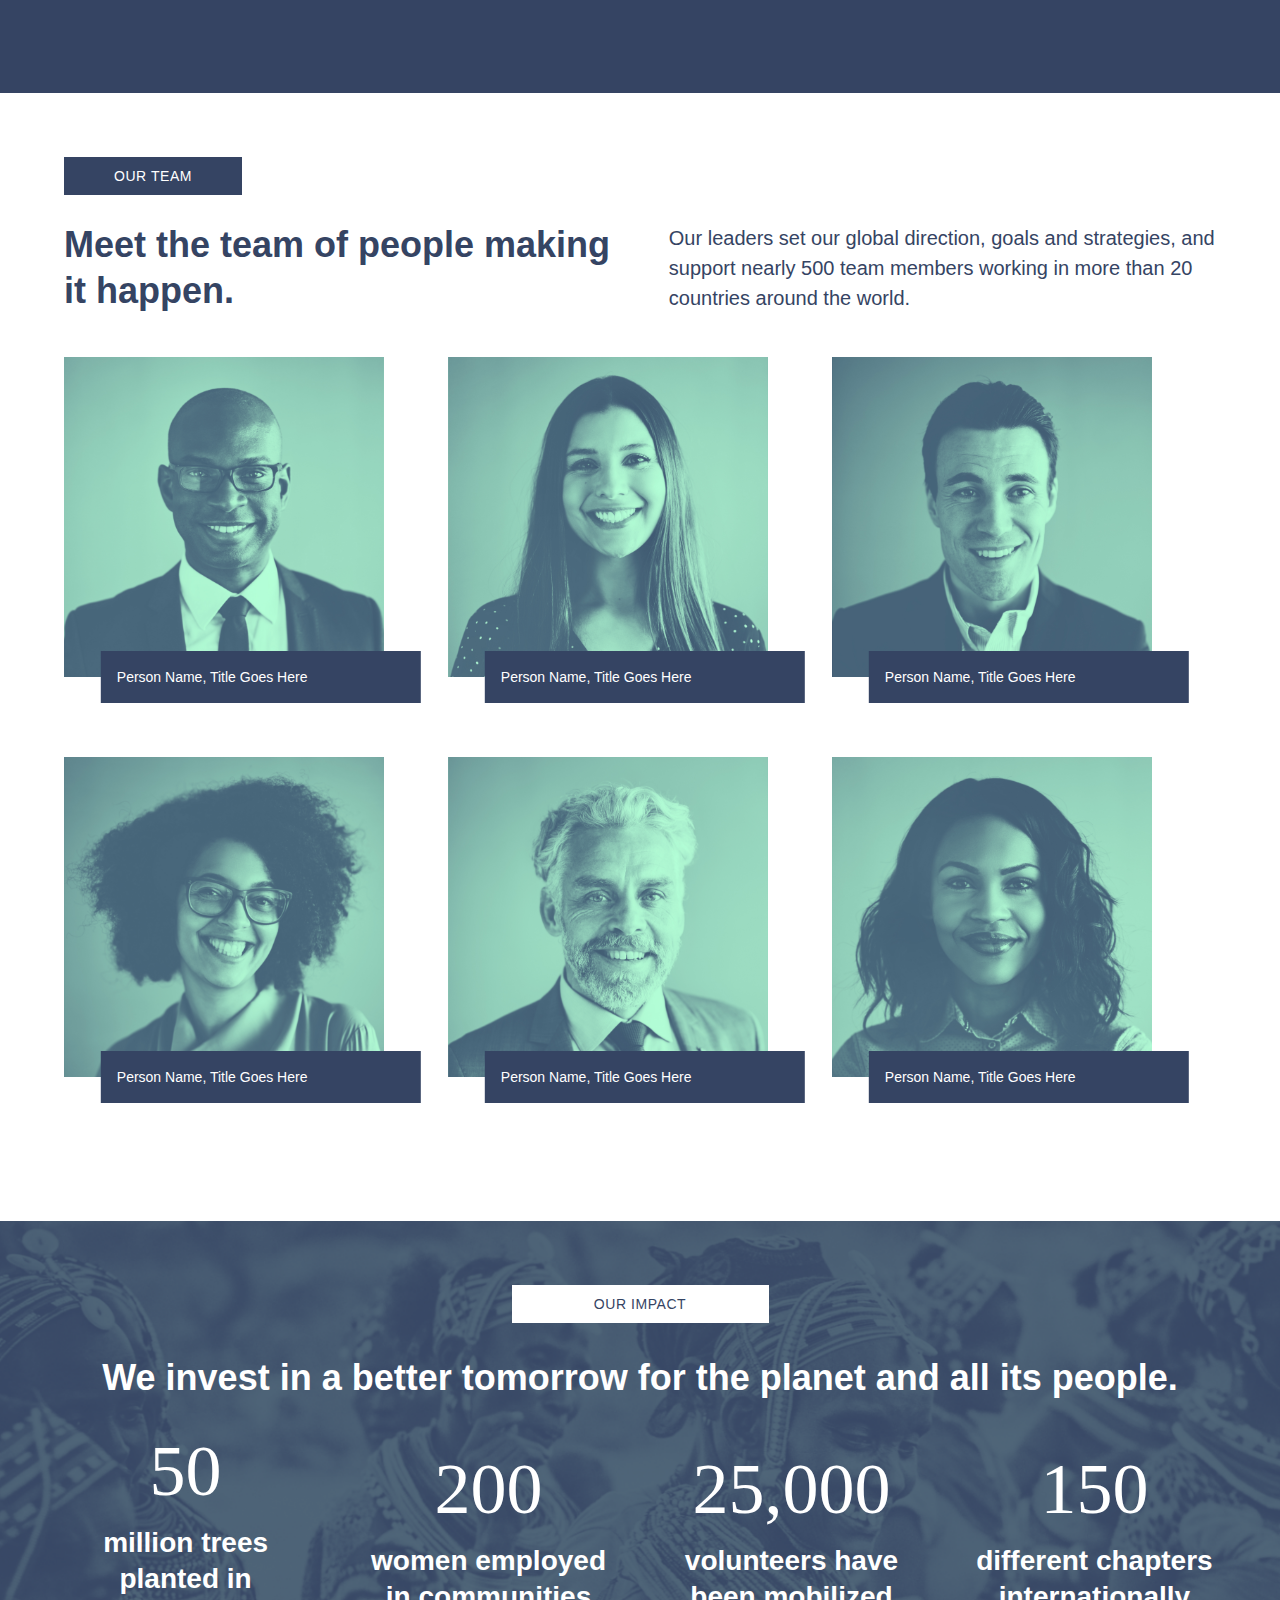
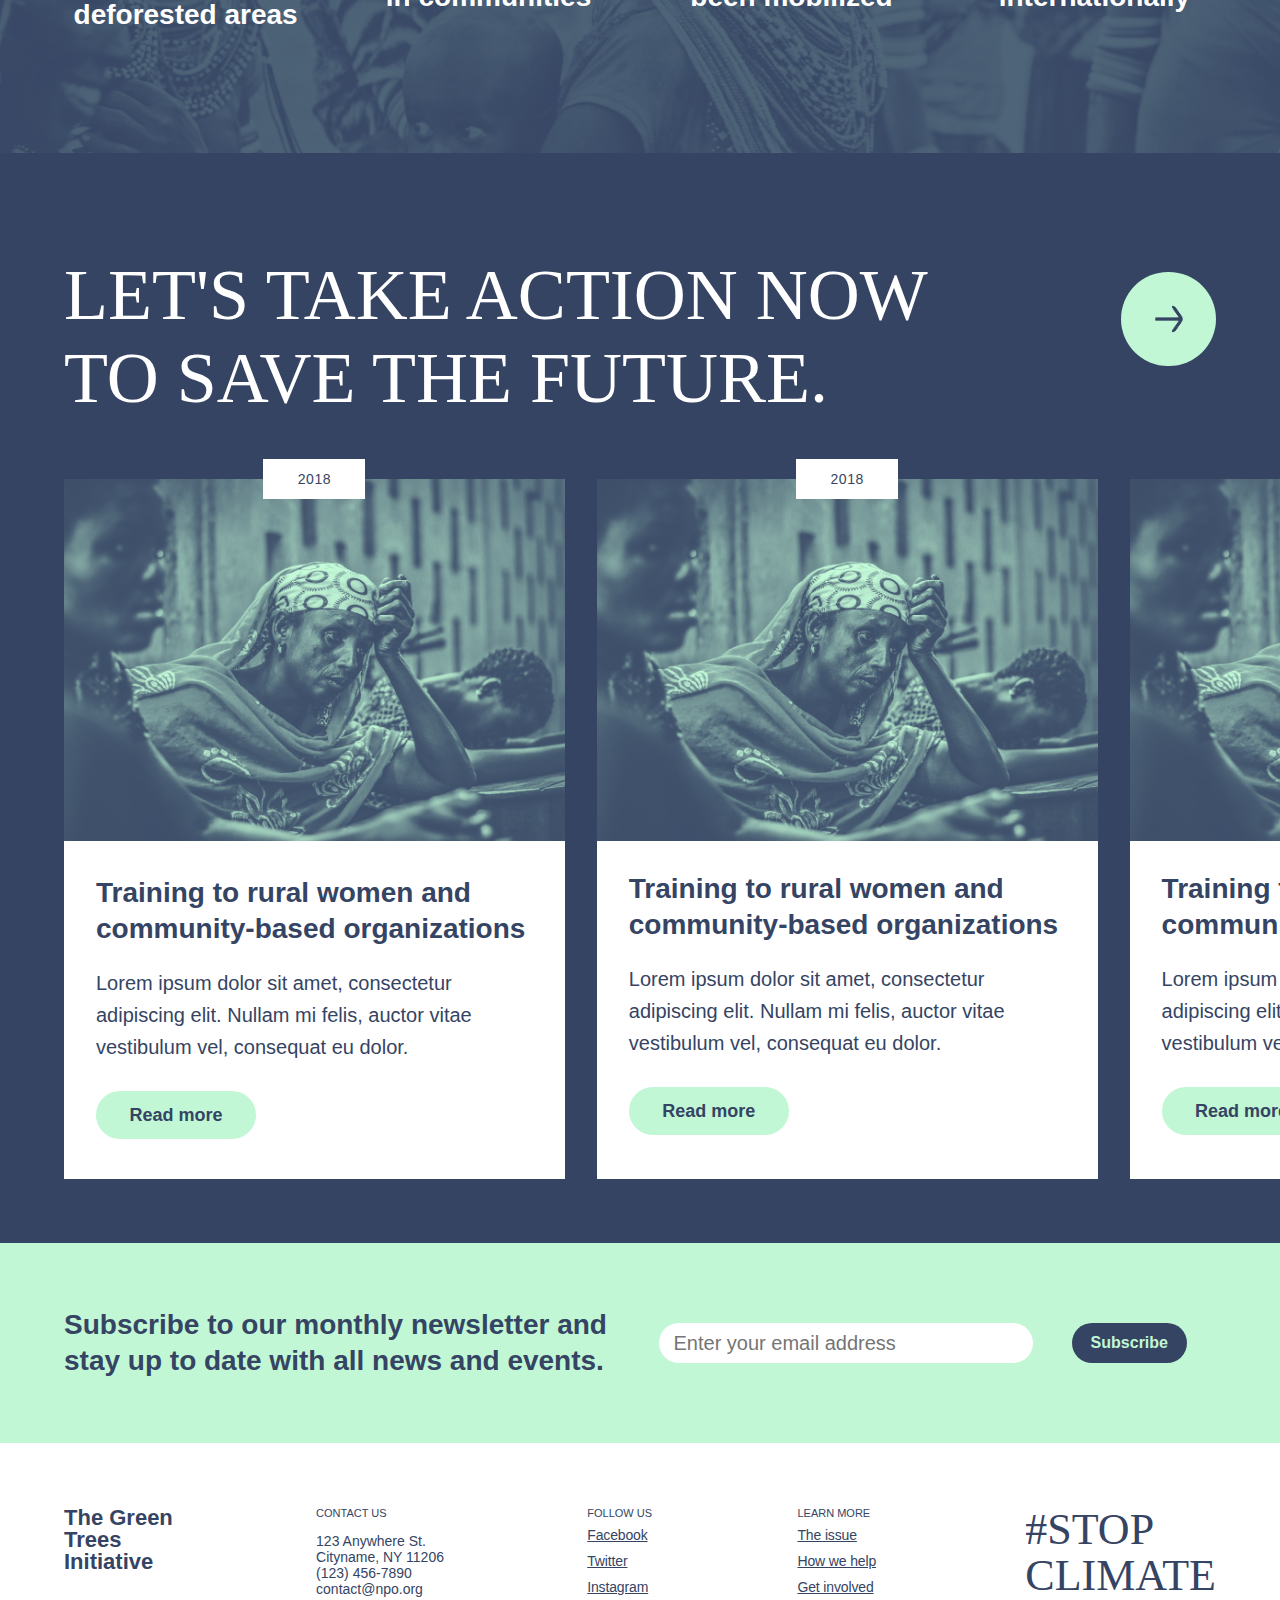
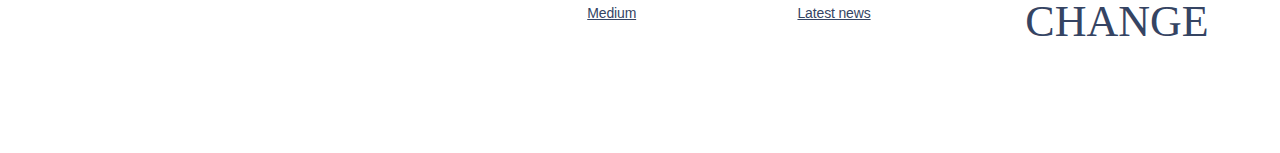
==== commit 57897509: "added Mobile Version Compatible and formatted the HTMl and CSS Files." ====
--- a/AboutUs-page-layout.html
+++ b/AboutUs-page-layout.html
@@ -1,288 +1,273 @@
 <!DOCTYPE HTML>
 <html>
-    <head>
-        <meta charset="utf-8">
-        <title>About Us Page</title>
-        <link rel="Stylesheet" href="styles/AboutUs-page-styles.css">
-    </head>
-    <body>
-        <header>
-            <h3 class="logo">The Green<br>Trees Initiative</h3>
+
+<head>
+    <meta charset="utf-8">
+    <meta name="viewport" content="width=device-width">
+    <title>About Us Page</title>
+    <link rel="Stylesheet" href="styles/AboutUs-page-styles.css">
+</head>
+
+<body>
+    <header>
+        <h3 class="logo">The Green<br>Trees Initiative</h3>
+        <ul>
+            <li><a href="Home-page-layout.html">Home</a></li>
+            <li><a href="#our-team">Our Team</a></li>
+            <li><a href="#events">News and events</a></li>
+        </ul>
+        <button onclick="location.href = 'Donation-page-layout.html'">Donate today</button>
+    </header>
+
+    <section id="the-issue" class="the-issue">
+        <h1>#STOP<br>CLIMATE<br>CHANGE</h1>
+        <div>
+            <h4 class="sub-heading">THE ISSUE</h4>
+            <h3>
+                We are an environmental organization that
+                empowers communities, particularly women,
+                to conserve the environment and improve
+                livelihoods.
+            </h3>
+        </div>
+    </section>
+
+    <section id="mission-and-values" class="mission-and-values">
+        <h4 class="sub-heading">MISSION & VALUES</h4>
+        <h3>
+            We strive for better environmental management,
+            community empowerment, and livelihood improvement
+            using tree-planting as an entry point.
+        </h3>
+        <div>
+            <div>
+                <img src="assets/assets/about-us/Icon person.png" alt="icon-person">
+                <h4>Stay open-minded</h4>
+                <p>
+                    Lorem ipsum dolor sit amet, consectetur
+                    adipiscing elit. Proin quis scelerisque lectus.
+                </p>
+            </div>
+            <div>
+                <img src="assets/assets/about-us/Icon earth.png" alt="icon-earth">
+                <h4>Protect the Earth</h4>
+                <p>
+                    Aliquam ullamcorper feugiat urna ut bibendum.
+                    Nulla eu erat sed ipsum eleifend.
+                </p>
+            </div>
+            <div>
+                <img src="assets/assets/about-us/Icon sun.png" alt="icon-sun">
+                <h4>Work from love</h4>
+                <p>
+                    Curabitur faucibus, libero vel posuere pharetra,
+                    dolor erat pharetra purus, ut accumsan.
+                </p>
+            </div>
+            <div>
+                <img src="assets/assets/about-us/Icon flower.png" alt="icon-flower">
+                <h4>Plant new seeds</h4>
+                <p>
+                    Donec a maximus ligula. Mauris consequat sapien lectus,
+                    eu aliquam sem cursus.
+                </p>
+            </div>
+            <div>
+                <img src="assets/assets/about-us/Icon heart.png" alt="icon-heart">
+                <h4>Lend a hand</h4>
+                <p>
+                    Curabitur faucibus, libero vel posuere pharetra,
+                    dolor erat pharetra purus, ut accumsan.
+                </p>
+            </div>
+            <div>
+                <img src="assets/assets/about-us/Icon hand.png" alt="icon-hand">
+                <h4>Plant new seeds</h4>
+                <p>
+                    Donec a maximus ligula. Mauris consequat sapien lectus,
+                    eu aliquam sem cursus.
+                </p>
+            </div>
+            <div>
+                <img src="assets/assets/about-us/Icon people.png" alt="icon-people">
+                <h4>Lend a hand</h4>
+                <p>
+                    Curabitur faucibus, libero vel posuere pharetra,
+                    dolor erat pharetra purus, ut accumsan.
+                </p>
+            </div>
+            <div>
+                <img src="assets/assets/about-us/Icon book.png" alt="icon-book">
+                <h4>Plant new seeds</h4>
+                <p>
+                    Donec a maximus ligula. Mauris consequat sapien lectus,
+                    eu aliquam sem cursus.
+                </p>
+            </div>
+        </div>
+    </section>
+
+    <section id="our-team" class="our-team">
+        <h4 class="sub-heading">OUR TEAM</h4>
+        <h3>
+            Meet the team of people making it happen.
+        </h3>
+        <p>
+            Our leaders set our global direction, goals and strategies,
+            and support nearly 500 team members working in more than 20
+            countries around the world.
+        </p>
+        <div id="persons">
+            <div>
+                <img src="assets/assets/about-us/Screen-Shot-2018-10-04-at-9.35.07-PM.png" alt="person">
+                <h6>Person Name, Title Goes Here</h6>
+            </div>
+            <div>
+                <img src="assets/assets/about-us/Screen-Shot-2018-10-04-at-9.35.17-PM.png" alt="person">
+                <h6>Person Name, Title Goes Here</h6>
+            </div>
+            <div>
+                <img src="assets/assets/about-us/Screen-Shot-2018-10-04-at-9.35.37-PM.png" alt="person">
+                <h6>Person Name, Title Goes Here</h6>
+            </div>
+            <div>
+                <img src="assets/assets/about-us/Screen-Shot-2018-10-04-at-9.36.04-PM.png" alt="person">
+                <h6>Person Name, Title Goes Here</h6>
+            </div>
+            <div>
+                <img src="assets/assets/about-us/Screen-Shot-2018-10-04-at-9.36.19-PM.png" alt="person">
+                <h6>Person Name, Title Goes Here</h6>
+            </div>
+            <div>
+                <img src="assets/assets/about-us/Screen-Shot-2018-10-04-at-9.37.13-PM.png" alt="person">
+                <h6>Person Name, Title Goes Here</h6>
+            </div>
+        </div>
+    </section>
+
+    <section class="our-impact">
+        <h4 class="sub-heading">OUR IMPACT</h4>
+        <h3>
+            We invest in a better tomorrow for the planet
+            and all its people.
+        </h3>
+        <div>
+            <div>
+                <h4>50</h4>
+                <h5>million trees planted in deforested areas</h5>
+            </div>
+            <div>
+                <h4>200</h4>
+                <h5>women employed in communities</h5>
+            </div>
+            <div>
+                <h4>25,000</h4>
+                <h5>volunteers have been mobilized</h5>
+            </div>
+            <div>
+                <h4>150</h4>
+                <h5>different chapters internationally</h5>
+            </div>
+        </div>
+    </section>
+
+    <section id="events" class="event">
+        <h1>LET'S TAKE ACTION NOW<br>TO SAVE THE FUTURE.</h1>
+        <div>
+            <img src="assets/assets/about-us/Union 5.png" alt="next-button">
+
+            <div class="slides">
+                <h4 class="sub-heading">2018</h4>
+                <img src="assets/assets/about-us/Image.png" alt="person-image">
+                <h5>Training to rural women and community-based organizations</h5>
+                <p>
+                    Lorem ipsum dolor sit amet, consectetur adipiscing
+                    elit. Nullam mi felis, auctor vitae vestibulum
+                    vel, consequat eu dolor.
+                </p>
+                <button onclick="location.href = 'Home-page-layout.html'">Read more</button>
+            </div>
+            <div class="slides">
+                <h4 class="sub-heading">2018</h4>
+                <img src="assets/assets/about-us/Image.png" alt="person-image">
+                <h5>Training to rural women and community-based organizations</h5>
+                <p>
+                    Lorem ipsum dolor sit amet, consectetur adipiscing
+                    elit. Nullam mi felis, auctor vitae vestibulum
+                    vel, consequat eu dolor.
+                </p>
+                <button onclick="location.href = 'Home-page-layout.html'">Read more</button>
+            </div>
+            <div class="slides">
+                <h4 class="sub-heading">2018</h4>
+                <img src="assets/assets/about-us/Image.png" alt="person-image">
+                <h5>Training to rural women and community-based organizations</h5>
+                <p>
+                    Lorem ipsum dolor sit amet, consectetur adipiscing
+                    elit. Nullam mi felis, auctor vitae vestibulum
+                    vel, consequat eu dolor.
+                </p>
+                <button onclick="location.href = 'Home-page-layout.html'">Read more</button>
+            </div>
+            <div class="slides">
+                <h4 class="sub-heading">2018</h4>
+                <img src="assets/assets/about-us/Image.png" alt="person-image">
+                <h5>Training to rural women and community-based organizations</h5>
+                <p>
+                    Lorem ipsum dolor sit amet, consectetur adipiscing
+                    elit. Nullam mi felis, auctor vitae vestibulum
+                    vel, consequat eu dolor.
+                </p>
+                <button onclick="location.href = 'Home-page-layout.html'">Read more</button>
+            </div>
+
+            <div class="dot-container">
+                <span id="dot-1" class="dot"></span>
+                <span class="dot"></span>
+                <span class="dot"></span>
+                <span class="dot"></span>
+            </div>
+        </div>
+    </section>
+
+    <section class="subscribe">
+        <h4>
+            Subscribe to our monthly newsletter and stay up to
+            date with all news and events.
+        </h4>
+        <form action="Home-page-layout.html">
+            <input type="email" name="email" placeholder="Enter your email address">
+            <input type="submit" value="Subscribe">
+        </form>
+    </section>
+
+    <footer>
+        <h3 class="logo">The Green<br>Trees<br>Initiative</h3>
+        <div>
+            <h6>CONTACT US</h6>
+            <p>123 Anywhere St.<br>Cityname, NY 11206<br>
+                (123) 456-7890<br>contact@npo.org</p>
+        </div>
+        <div>
+            <h6>FOLLOW US</h6>
             <ul>
-                <li><a href = "Home-page-layout.html">Home</a></li>
-                <li><a href = "#our-team">Our Team</a></li>
-                <li><a href = "#events">News and events</a></li> 
+                <li><a>Facebook</a></li>
+                <li><a>Twitter</a></li>
+                <li><a>Instagram</a></li>
+                <li><a>Medium</a></li>
             </ul>
-            <button onclick="location.href = 'Donation-page-layout.html'">Donate today</button>
-        </header>
-
-        <section id="the-issue" class="the-issue">
-            <h1>#STOP<br>CLIMATE<br>CHANGE</h1>
-            <div>
-                <h4 class="sub-heading">THE ISSUE</h4>
-                <h3>
-                    We are an environmental organization that 
-                    empowers communities, particularly women, 
-                    to conserve the environment and improve 
-                    livelihoods.
-                </h3>
-            </div>
-        </section>
-        
-        <section id="mission-and-values" class="mission-and-values">
-            <h4 class="sub-heading">MISSION & VALUES</h4>
-            <h3>
-                We strive for better environmental management, 
-                community empowerment, and livelihood improvement 
-                using tree-planting as an entry point.
-            </h3>
-            <div>
-                <div>
-                    <img src="assets/assets/about-us/Icon person.png"
-                        alt = "icon-person">
-                    <h4>Stay open-minded</h4>
-                    <p>
-                        Lorem ipsum dolor sit amet, consectetur 
-                        adipiscing elit. Proin quis scelerisque lectus.
-                    </p>
-                </div>
-                <div>
-                    <img src="assets/assets/about-us/Icon earth.png"
-                        alt = "icon-earth">
-                    <h4>Protect the Earth</h4>
-                    <p>
-                        Aliquam ullamcorper feugiat urna ut bibendum.
-                        Nulla eu erat sed ipsum eleifend.
-                    </p>
-                </div>
-                <div>
-                    <img src="assets/assets/about-us/Icon sun.png"
-                        alt = "icon-sun">
-                    <h4>Work from love</h4>
-                    <p>
-                        Curabitur faucibus, libero vel posuere pharetra,
-                        dolor erat pharetra purus, ut accumsan.
-                    </p>
-                </div>
-                <div>
-                    <img src="assets/assets/about-us/Icon flower.png"
-                        alt = "icon-flower">
-                    <h4>Plant new seeds</h4>
-                    <p>
-                        Donec a maximus ligula. Mauris consequat sapien lectus,
-                        eu aliquam sem cursus.
-                    </p>
-                </div>
-                <div>
-                    <img src="assets/assets/about-us/Icon heart.png"
-                        alt = "icon-heart">
-                    <h4>Lend a hand</h4>
-                    <p>
-                        Curabitur faucibus, libero vel posuere pharetra,
-                        dolor erat pharetra purus, ut accumsan.
-                    </p>
-                </div>
-                <div>
-                    <img src="assets/assets/about-us/Icon hand.png"
-                        alt = "icon-hand">
-                    <h4>Plant new seeds</h4>
-                    <p>
-                        Donec a maximus ligula. Mauris consequat sapien lectus,
-                        eu aliquam sem cursus.
-                    </p>
-                </div>
-                <div>
-                    <img src="assets/assets/about-us/Icon people.png"
-                        alt = "icon-people">
-                    <h4>Lend a hand</h4>
-                    <p>
-                        Curabitur faucibus, libero vel posuere pharetra,
-                        dolor erat pharetra purus, ut accumsan.
-                    </p>
-                </div>
-                <div>
-                    <img src="assets/assets/about-us/Icon book.png"
-                        alt = "icon-book">
-                    <h4>Plant new seeds</h4>
-                    <p>
-                        Donec a maximus ligula. Mauris consequat sapien lectus,
-                        eu aliquam sem cursus.
-                    </p>
-                </div>
-            </div>
-        </section>
-
-        <section id="our-team" class="our-team">
-            <h4 class="sub-heading">OUR TEAM</h4>
-            <h3>
-                Meet the team of people making it happen.
-            </h3>
-            <p>
-                Our leaders set our global direction, goals and strategies,
-                and support nearly 500 team members working in more than 20
-                countries around the world.
-            </p>
-            <div id="persons">
-                <div>
-                    <img src="assets/assets/about-us/Screen-Shot-2018-10-04-at-9.35.07-PM.png" 
-                        alt="person">
-                    <h6>Person Name, Title Goes Here</h6>
-                </div>
-                <div>
-                    <img src="assets/assets/about-us/Screen-Shot-2018-10-04-at-9.35.17-PM.png" 
-                        alt="person">
-                    <h6>Person Name, Title Goes Here</h6>
-                </div>
-                <div>
-                    <img src="assets/assets/about-us/Screen-Shot-2018-10-04-at-9.35.37-PM.png" 
-                        alt="person">
-                    <h6>Person Name, Title Goes Here</h6>
-                </div>
-                <div>
-                    <img src="assets/assets/about-us/Screen-Shot-2018-10-04-at-9.36.04-PM.png" 
-                        alt="person">
-                    <h6>Person Name, Title Goes Here</h6>
-                </div>
-                <div>
-                    <img src="assets/assets/about-us/Screen-Shot-2018-10-04-at-9.36.19-PM.png" 
-                        alt="person">
-                    <h6>Person Name, Title Goes Here</h6>
-                </div>
-                <div>
-                    <img src="assets/assets/about-us/Screen-Shot-2018-10-04-at-9.37.13-PM.png" 
-                        alt="person">
-                    <h6>Person Name, Title Goes Here</h6>
-                </div>
-            </div>
-        </section>
-
-        <section class="our-impact">
-            <h4 class="sub-heading">OUR IMPACT</h4>
-            <h3>
-                We invest in a better tomorrow for the planet 
-                and all its people.
-            </h3>
-            <div>
-                <div>
-                    <h4>50</h4>
-                    <h5>million trees planted in deforested areas</h5>
-                </div>
-                <div>
-                    <h4>200</h4>
-                    <h5>women employed in communities</h5>
-                </div>
-                <div>
-                    <h4>25,000</h4>
-                    <h5>volunteers have been mobilized</h5>
-                </div>
-                <div>
-                    <h4>150</h4>
-                    <h5>different chapters internationally</h5>
-                </div>
-            </div>
-        </section>
-
-        <section id="events" class="Event">
-            <h1>LET'S TAKE ACTION NOW<br>TO SAVE THE FUTURE.</h1>
-            <div>
-                <img src="assets/assets/about-us/Union 5.png" alt="next-button">
-
-                <div class="slides">
-                    <h4 class="sub-heading">2018</h4>
-                    <img src="assets/assets/about-us/Image.png" 
-                    alt="person-image">
-                    <h5>Training to rural women and community-based organizations</h5>
-                    <p>
-                        Lorem ipsum dolor sit amet, consectetur adipiscing
-                        elit. Nullam mi felis, auctor vitae vestibulum 
-                        vel, consequat eu dolor.
-                    </p>
-                    <button onclick="location.href = 'Home-page-layout.html'">Read more</button>
-                </div>
-                <div class="slides">
-                    <h4 class="sub-heading">2018</h4>
-                    <img src="assets/assets/about-us/Image.png" 
-                    alt="person-image">
-                    <h5>Training to rural women and community-based organizations</h5>
-                    <p>
-                        Lorem ipsum dolor sit amet, consectetur adipiscing
-                        elit. Nullam mi felis, auctor vitae vestibulum 
-                        vel, consequat eu dolor.
-                    </p>
-                    <button  onclick="location.href = 'Home-page-layout.html'">Read more</button>
-                </div>
-                <div class="slides">
-                    <h4 class="sub-heading">2018</h4>
-                    <img src="assets/assets/about-us/Image.png" 
-                    alt="person-image">
-                    <h5>Training to rural women and community-based organizations</h5>
-                    <p>
-                        Lorem ipsum dolor sit amet, consectetur adipiscing
-                        elit. Nullam mi felis, auctor vitae vestibulum 
-                        vel, consequat eu dolor.
-                    </p>
-                    <button onclick="location.href = 'Home-page-layout.html'">Read more</button>
-                </div>
-                <div class="slides">
-                    <h4 class="sub-heading">2018</h4>
-                    <img src="assets/assets/about-us/Image.png" 
-                    alt="person-image">
-                    <h5>Training to rural women and community-based organizations</h5>
-                    <p>
-                        Lorem ipsum dolor sit amet, consectetur adipiscing
-                        elit. Nullam mi felis, auctor vitae vestibulum 
-                        vel, consequat eu dolor.
-                    </p>
-                    <button onclick="location.href = 'Home-page-layout.html'">Read more</button>
-                </div>
-    
-                <div class="dot-container">
-                    <span id="dot-1" class="dot"></span>
-                    <span class="dot"></span>
-                    <span class="dot"></span>
-                    <span class="dot"></span>
-                </div>
-            </div>
-        </section>
-
-        <section class="subscribe">
-            <h4>
-                Subscribe to our monthly newsletter and stay up to
-                date with all news and events.
-            </h4>
-            <form action="Home-page-layout.html">
-                <input type="email" name="email" 
-                placeholder="Enter your email address">
-                <input type="submit" value="Subscribe">
-            </form>
-        </section>
-
-        <footer>
-            <h3 class="logo">The Green<br>Trees<br>Initiative</h3>
-            <div>
-                <h6>CONTACT US</h6>
-                <p>123 Anywhere St.<br>Cityname, NY 11206<br>
-                    (123) 456-7890<br>contact@npo.org</p>
-            </div>
-            <div>
-                <h6>FOLLOW US</h6>
-                <ul>
-                    <li><a>Facebook</a></li>
-                    <li><a>Twitter</a></li>
-                    <li><a>Instagram</a></li>
-                    <li><a>Medium</a></li>
-                </ul>
-            </div>
-            <div id="learn-more">
-                <h6>LEARN MORE</h6>
-                <ul>
-                    <li><a href="#the-issue">The issue</a></li>
-                    <li><a href="#mission-and-values">How we help</a></li>
-                    <li><a href="Donation-page-layout.html">Get involved</a></li>
-                    <li><a href="Home-page-layout.html#latest-news">Latest news</a></li>
-                </ul>
-            </div>
-            <h1>#STOP<br>CLIMATE<br>CHANGE</h1>
-        </footer>
-    </body>
+        </div>
+        <div id="learn-more">
+            <h6>LEARN MORE</h6>
+            <ul>
+                <li><a href="#the-issue">The issue</a></li>
+                <li><a href="#mission-and-values">How we help</a></li>
+                <li><a href="Donation-page-layout.html">Get involved</a></li>
+                <li><a href="Home-page-layout.html#latest-news">Latest news</a></li>
+            </ul>
+        </div>
+        <h1>#STOP<br>CLIMATE<br>CHANGE</h1>
+    </footer>
+</body>
+
 </html>--- a/styles/AboutUs-page-styles.css
+++ b/styles/AboutUs-page-styles.css
@@ -1,14 +1,15 @@
-body{
+body {
     margin: 0px;
 }
-header{
+
+header {
     display: flex;
     flex-wrap: wrap;
     padding: 2rem;
     justify-content: space-between;
 }
 
-button{
+button {
     width: 100%;
     height: 2.5rem;
     font-family: Helvetica, bold;
@@ -20,16 +21,16 @@
     border: none;
 }
 
-li{
+li {
     list-style-type: none;
     margin: 0.375rem;
 }
 
-ul{
+ul {
     margin: 0px 0px 1.25rem 0px;
 }
 
-a{
+a {
     color: #354463;
     font-family: Helvetica;
     font-weight: lighter;
@@ -39,7 +40,7 @@
     letter-spacing: -0.009rem;
 }
 
-.the-issue{
+.the-issue {
     background-image: url("../assets/assets/about-us/annie-spratt-427339-unsplash.png");
     padding: 2rem;
     background-size: cover;
@@ -51,13 +52,13 @@
     font-family: "Flood Std";
     src: url("https://db.onlinewebfonts.com/t/bfbdc6a04609bff0d5ccdfcf6b766d95.eot");
     src: url("https://db.onlinewebfonts.com/t/bfbdc6a04609bff0d5ccdfcf6b766d95.eot?#iefix")format("embedded-opentype"),
-    url("https://db.onlinewebfonts.com/t/bfbdc6a04609bff0d5ccdfcf6b766d95.woff2")format("woff2"),
-    url("https://db.onlinewebfonts.com/t/bfbdc6a04609bff0d5ccdfcf6b766d95.woff")format("woff"),
-    url("https://db.onlinewebfonts.com/t/bfbdc6a04609bff0d5ccdfcf6b766d95.ttf")format("truetype"),
-    url("https://db.onlinewebfonts.com/t/bfbdc6a04609bff0d5ccdfcf6b766d95.svg#Flood Std")format("svg");
-}
-
-h1{
+        url("https://db.onlinewebfonts.com/t/bfbdc6a04609bff0d5ccdfcf6b766d95.woff2")format("woff2"),
+        url("https://db.onlinewebfonts.com/t/bfbdc6a04609bff0d5ccdfcf6b766d95.woff")format("woff"),
+        url("https://db.onlinewebfonts.com/t/bfbdc6a04609bff0d5ccdfcf6b766d95.ttf")format("truetype"),
+        url("https://db.onlinewebfonts.com/t/bfbdc6a04609bff0d5ccdfcf6b766d95.svg#Flood Std")format("svg");
+}
+
+h1 {
     font-family: "Flood Std";
     color: white;
     font-size: 2.75rem;
@@ -65,18 +66,21 @@
     font-weight: normal;
 }
 
-section, div{
+section,
+div {
     position: relative;
 }
-section{
+
+section {
     padding: 2rem;
 }
 
-button:hover{
+button:hover {
     background-color: #8cffb4;
-}
-
-.the-issue > div{
+    cursor: pointer;
+}
+
+.the-issue>div {
     display: flex;
     flex-direction: column;
     background-color: white;
@@ -84,7 +88,7 @@
     padding: 2.5rem 2rem;
 }
 
-.sub-heading{
+.sub-heading {
     position: absolute;
     background-color: #354463;
     color: white;
@@ -101,7 +105,7 @@
     transform: translateY(-50%);
 }
 
-h3{
+h3 {
     text-align: center;
     font-size: 1.375rem;
     line-height: 1.75rem;
@@ -111,7 +115,7 @@
     font-family: Helvetica, bold;
 }
 
-.logo{
+.logo {
     font-size: 1.125rem;
     line-height: 1.375rem;
     text-align: left;
@@ -120,43 +124,48 @@
     margin: 0px;
 }
 
-.mission-and-values, .our-impact, .Event{
+.mission-and-values,
+.our-impact,
+.event {
     background-color: #354463;
     justify-content: center;
 }
 
-.mission-and-values >.sub-heading, .Event .sub-heading,
-.our-impact .sub-heading{
+.mission-and-values>.sub-heading,
+.event .sub-heading,
+.our-impact .sub-heading {
     background-color: white;
     color: #354463;
 }
 
-.mission-and-values{
+.mission-and-values {
     display: flex;
     flex-direction: column;
     align-items: center;
 }
 
-.mission-and-values > .sub-heading, .our-team > .sub-heading, .our-impact > .sub-heading{
+.mission-and-values>.sub-heading,
+.our-team>.sub-heading,
+.our-impact>.sub-heading {
     position: static;
     font-size: 0.875rem;
     padding: 0.688rem;
     transform: translateY(0%);
 }
 
-.mission-and-values > h3{
+.mission-and-values>h3 {
     color: white;
     margin-top: 1.375rem;
     width: 90%;
 }
 
-.mission-and-values >div{
+.mission-and-values>div {
     display: grid;
     grid-template-columns: repeat(2, 50%);
     margin-top: 4.125rem;
 }
 
-.mission-and-values > div >div{
+.mission-and-values>div>div {
     display: flex;
     flex-direction: column;
     justify-content: flex-start;
@@ -165,7 +174,7 @@
     margin-bottom: 1.75rem;
 }
 
-.mission-and-values h4{
+.mission-and-values h4 {
     color: white;
     font-size: 1rem;
     line-height: 1.25rem;
@@ -173,7 +182,7 @@
     font-family: Helvetica;
 }
 
-.mission-and-values p{
+.mission-and-values p {
     font-family: Helvetica;
     font-weight: lighter;
     font-size: 0.875rem;
@@ -183,21 +192,21 @@
     margin: 0rem;
 }
 
-.mission-and-values img{
+.mission-and-values img {
     width: 2.5rem;
 }
 
-.our-team{
+.our-team {
     display: flex;
     flex-direction: column;
     align-items: center;
 }
 
-.our-team > h3{
+.our-team>h3 {
     margin: 1.688rem 0;
 }
 
-.our-team > p{
+.our-team>p {
     font-size: 0.875rem;
     text-align: center;
     color: #354463;
@@ -207,17 +216,18 @@
     padding: 0% 7.5%;
 }
 
-#persons{
+#persons {
     margin-top: 1rem;
     display: grid;
+    width: 100%;
     grid-template-columns: repeat(2, 50%);
 }
 
-#persons > div{
+#persons>div {
     margin: 0 0.875rem;
 }
 
-#persons > div > h6{
+#persons>div>h6 {
     position: relative;
     background-color: #354463;
     color: white;
@@ -228,14 +238,14 @@
     margin-top: 0rem;
     margin-bottom: 1.5rem;
     padding: 10%;
-    top: -0.25rem;    
-}
-
-#persons img{
+    top: -0.25rem;
+}
+
+#persons img {
     width: 100%;
 }
 
-.our-impact{
+.our-impact {
     background-image: url("../assets/assets/about-us/Impact\ Background.png");
     background-size: cover;
     background-position-x: center;
@@ -246,26 +256,27 @@
     align-items: center;
 }
 
-.our-impact > h3{
+.our-impact>h3 {
     color: white;
+    text-align: center;
     margin: 2rem 0rem;
     width: 100%;
 }
 
-.our-impact > div{
+.our-impact>div {
     display: flex;
     flex-direction: column;
     align-items: center;
 }
 
-.our-impact > div > div{
+.our-impact>div>div {
     display: flex;
     flex-direction: column;
     align-items: center;
     margin-bottom: 2rem;
 }
 
-.our-impact > div > div > h4{
+.our-impact>div>div>h4 {
     font-family: "Flood Std";
     text-align: center;
     font-size: 2.75rem;
@@ -273,7 +284,7 @@
     margin: 0rem;
 }
 
-.our-impact > div > div > h5{
+.our-impact>div>div>h5 {
     font-family: Helvetica;
     text-align: center;
     font-size: 1rem;
@@ -282,16 +293,16 @@
     width: 55%;
 }
 
-.Event h1{
+.event h1 {
     margin: 2.313rem 0rem 4.563rem 0rem;
     text-align: center;
 }
 
-.Event img{
+.event img {
     width: 100%;
 }
 
-.Event h5{
+.event h5 {
     font-family: Helvetica;
     font-weight: bold;
     text-align: center;
@@ -301,7 +312,7 @@
     line-height: 1.75rem;
 }
 
-.Event p{
+.event p {
     color: #354463;
     text-align: center;
     font-family: Helvetica;
@@ -312,21 +323,21 @@
     line-height: 1.25rem;
 }
 
-.Event button{
+.event button {
     width: 50%;
     margin: 0% 25% 2.5rem;
 }
 
-.slides{
+.slides {
     background-color: white;
     display: none;
 }
 
-.Event img + .slides{
+.event img+.slides {
     display: block;
 }
 
-.Event > div >img{
+.event>div>img {
     width: 1.75rem;
     height: 1.75rem;
     padding: 2.6%;
@@ -338,12 +349,12 @@
     top: 25%;
 }
 
-.dot-container{
+.dot-container {
     text-align: center;
     margin-top: 2rem;
 }
 
-.dot{
+.dot {
     cursor: pointer;
     height: 15px;
     width: 15px;
@@ -357,16 +368,16 @@
     transition: background-color 0.6s ease;
 }
 
-#dot-1{
+#dot-1 {
     background-color: transparent;
 }
 
-.subscribe{
+.subscribe {
     background-color: #C1F7D5;
     padding-right: 1.375rem;
 }
 
-.subscribe h4{
+.subscribe h4 {
     color: #354463;
     font-family: Helvetica;
     font-size: 1.375rem;
@@ -374,35 +385,35 @@
     margin: 0.25rem 0rem 1.875rem 0rem;
 }
 
-.subscribe form{
+.subscribe form {
     display: flex;
     justify-content: space-between;
 }
 
-.subscribe input{
+.subscribe input {
     border: 0rem;
     border-radius: 100px;
     height: 2.5rem;
     text-align: center;
 }
 
-input[type = "email"]{
+input[type="email"] {
     width: 60%;
     font-size: 0.875rem;
     color: #354463;
 }
 
-input[type = "submit"]{
+input[type="submit"] {
     width: 33.33%;
     margin-right: 0.625rem;
     background-color: #354463;
     color: #C1F7D5;
     font-family: Helvetica;
     font-weight: bold;
-    font-size: 1rem; 
-}
-
-footer{
+    font-size: 1rem;
+}
+
+footer {
     padding: 2rem;
     display: grid;
     grid-template-columns: 1fr 1fr;
@@ -410,49 +421,50 @@
     color: #354463;
 }
 
-ul, li{
+ul,
+li {
     padding-left: 0%;
     margin-left: 0%;
 }
 
-footer > div > h6{
+footer>div>h6 {
     margin: 0rem;
     font-family: Helvetica;
     font-weight: normal;
     font-size: 0.688rem;
 }
 
-footer > div{
+footer>div {
     margin-bottom: 2.875rem;
 }
 
-footer .logo{
+footer .logo {
     align-self: self-start;
 }
 
-footer p{
+footer p {
     font-family: Helvetica;
     font-size: 0.875rem;
 }
 
-footer a{
+footer a {
     text-decoration: underline;
     text-decoration-color: #354463;
 }
 
-footer h1{
+footer h1 {
     color: #354463;
     text-align: right;
     margin: 0rem;
     grid-column-start: 2;
 }
 
-footer{
+footer {
     padding: 4.188rem 2rem;
 }
 
-@media(min-width: 768px){
-    header > ul{
+@media(min-width: 768px) {
+    header>ul {
         order: 1;
         display: flex;
         width: 60%;
@@ -461,51 +473,51 @@
         justify-content: space-between;
     }
 
-    a{
+    a {
         font-size: 1rem;
     }
 
-    button{
+    button {
         margin-top: 1.25rem;
         width: 8.75rem;
         height: 3rem;
     }
 
-    header{
+    header {
         padding: 1.25rem 4rem;
     }
 
-    .logo{
+    .logo {
         font-size: 1.375rem;
         margin-bottom: 0.5rem;
     }
 
-    .the-issue{
+    .the-issue {
         padding: 4rem;
     }
 
-    h1{
+    h1 {
         margin-bottom: 5.875rem;
     }
 
-    .the-issue{
+    .the-issue {
         background-image: url("../assets/assets/about-us/annie-spratt-427339-unsplash@2x.png");
         background-position: center;
     }
 
-    .sub-heading{
+    .sub-heading {
         font-size: 0.875rem;
         width: 20.4%;
         top: 0px;
         margin: 0 39.8%;
     }
 
-    .the-issue .sub-heading{
+    .the-issue .sub-heading {
         margin-left: 4rem;
         width: 9.75rem;
     }
 
-    .the-issue > div{
+    .the-issue>div {
         padding: 4rem;
     }
 
@@ -517,123 +529,124 @@
         margin-top: 0rem;
     }
 
-    .the-issue a{
+    .the-issue a {
         width: 100%;
     }
 
-    .the-issue p{
+    .the-issue p {
         text-align: left;
         margin: 2rem 0rem 0rem 0rem;
     }
 
-    .mission-and-values{
+    .mission-and-values {
         padding: 4rem;
     }
 
-    .mission-and-values > .sub-heading{
+    .mission-and-values>.sub-heading {
         margin-right: auto;
         width: 10rem;
         margin-top: 0;
     }
 
-    .mission-and-values > h3{
+    .mission-and-values>h3 {
         width: 100%;
         font-size: 1.75rem;
         margin-bottom: 1.5rem;
     }
 
-    .mission-and-values > div{
+    .mission-and-values>div {
         margin-top: 2.25rem;
         display: grid;
         grid-template-columns: repeat(3, 1fr);
     }
 
-    .mission-and-values div>h4{
+    .mission-and-values div>h4 {
         font-size: 1.375rem;
     }
 
-    .our-team{
+    .our-team {
         padding: 4rem;
     }
 
-    .our-team .sub-heading{
-        margin-right: calc(100% -9.75rem);
+    .our-team .sub-heading {
+        margin-right: 80%;
         margin-left: 0rem;
         width: 9.75rem;
     }
 
-    .our-team{
+    .our-team {
         flex-direction: row;
         justify-content: space-between;
         flex-wrap: wrap;
     }
 
-    .our-team > h3, .our-team > p{
+    .our-team>h3,
+    .our-team>p {
         width: 47.5%;
         padding: 0%;
         text-align: left;
     }
-    
-    .our-team > h3{
+
+    .our-team>h3 {
         font-size: 2.25rem;
         line-height: 2.875rem;
     }
 
-    .our-team > p{
+    .our-team>p {
         font-size: 1rem;
         line-height: 1.5rem;
     }
 
-    #persons > div{
+    #persons>div {
         margin: 0rem;
         margin-right: 4rem;
     }
 
-    #persons > div > h6{
+    #persons>div>h6 {
         padding: 5%;
         transform: translate(11.5%, -50%);
     }
 
-    .our-impact{
+    .our-impact {
         padding: 4rem;
     }
 
-    .our-impact > h3{
+    .our-impact>h3 {
         font-size: 2.25rem;
         line-height: 2.875rem;
     }
 
-    .our-impact > div{
+    .our-impact>div {
         display: grid;
         grid-template-columns: repeat(2, 50%);
     }
 
-    .our-impact > div > div{
+    .our-impact>div>div {
         margin-bottom: 3.5rem;
     }
 
-    .our-impact > div > div > h4{
+    .our-impact>div>div>h4 {
         font-size: 4.5rem;
         line-height: 4.75rem;
     }
 
-    .our-impact > div > div > h5{
+    .our-impact>div>div>h5 {
         font-size: 1.375rem;
         line-height: 1.75rem;
         margin-top: 1rem;
         width: 67%;
     }
 
-    .Event{
+    .event {
         padding: 4rem;
     }
 
-    .Event h1{
+    .event h1 {
         text-align: left;
         margin-bottom: 3.7rem;
     }
 
-    .slides{
+    .slides {
         display: flex;
         flex-direction: column;
         align-items: flex-start;
@@ -641,87 +654,88 @@
         text-align: left;
     }
 
-    .slides > h5, .slides > p{
+    .slides>h5,
+    .slides>p {
         text-align: left;
         padding-left: 2rem;
         padding-right: 2rem;
     }
 
-    .slides > h5{
+    .slides>h5 {
         margin-bottom: 0rem;
     }
 
-    .slides > p{
+    .slides>p {
         margin-bottom: 1.75rem;
     }
 
-    .slides > button{
+    .slides>button {
         margin-left: 2rem;
         height: 2.5rem;
     }
 
-    .Event > div{
+    .event>div {
         position: static;
         display: flex;
         width: 200%;
     }
 
-    .dot-container{
+    .dot-container {
         display: none;
     }
 
-    .Event > div > img{
+    .event>div>img {
         top: 7.5rem;
         right: 4rem;
     }
 
-    .subscribe{
+    .subscribe {
         padding: 4rem;
     }
 
-    .subscribe > h4{
+    .subscribe>h4 {
         width: 67.5%
     }
 
-    input[type="email"]{
+    input[type="email"] {
         width: 67.5%;
         text-align: left;
         padding: 0 2.5%;
     }
 
-    input[type="submit"]{
+    input[type="submit"] {
         width: 22.5%;
     }
 
-    footer{
+    footer {
         padding: 4rem;
         grid-template-columns: 1fr 1fr 1fr;
         grid-template-rows: 1fr 1fr;
     }
 
-    footer a{
+    footer a {
         font-size: 0.875rem;
     }
 
-    #learn-more{
+    #learn-more {
         grid-column-start: 2;
-    } 
-
-    footer h1{
+    }
+
+    footer h1 {
         text-align: left;
         grid-column-start: 3;
     }
 
 }
 
-@media (min-width: 1024px){
-    header{
+@media (min-width: 1024px) {
+    header {
         padding: 2rem 10rem;
         flex-wrap: nowrap;
         align-items: center;
     }
 
-    header > ul{
+    header>ul {
         order: 0;
         margin: 0%;
         width: 60%;
@@ -729,16 +743,16 @@
         justify-content: space-around;
     }
 
-    header > button{
+    header>button {
         margin: 0;
     }
 
-    .the-issue h3{
+    .the-issue h3 {
         font-size: 1.75rem;
         line-height: 2.25rem;
     }
 
-    .the-issue div{
+    .the-issue div {
         width: calc(50% - 20rem);
         position: absolute;
         z-index: 1;
@@ -746,156 +760,172 @@
         right: 10rem;
     }
 
-    h1{
+    h1 {
         font-size: 4.5rem;
     }
 
-    .mission-and-values{
+    .mission-and-values {
         padding: 4.75rem 10rem;
     }
 
-    .mission-and-values .sub-heading{
+    .mission-and-values .sub-heading {
         margin-top: 4rem;
     }
 
-    .mission-and-values > h3{
+    .mission-and-values>h3 {
         font-size: 2.75rem;
         line-height: 3.5rem;
         margin: 0rem;
     }
 
-    .mission-and-values > div{
+    .mission-and-values>div {
         margin-top: 8rem;
         grid-template-columns: repeat(4, 25%);
     }
 
-    .mission-and-values > div > div > img{
+    .mission-and-values>div>div>img {
         height: 3.5rem;
         width: auto;
     }
 
-    .mission-and-values > div > div > h4{
+    .mission-and-values>div>div>h4 {
         font-size: 1.75rem;
         line-height: 2.25rem;
         margin-top: 1.5rem;
     }
 
-    .mission-and-values > div > div > p{
+    .mission-and-values>div>div>p {
         font-size: 1rem;
         margin-top: 0.688rem;
     }
 
-    .mission-and-values > div >div{
+    .mission-and-values>div>div {
         margin-bottom: 3.75rem;
         margin-right: 2rem;
     }
 
-    .our-team{
+    .our-team {
         padding: 8rem 10rem;
     }
 
-    .our-team > p{
+    .our-team>p {
         font-size: 1.25rem;
         line-height: 1.875rem;
     }
 
-    #persons{
+    #persons {
         grid-template-columns: repeat(3, 1fr);
     }
 
-    .our-impact{
+    .our-impact {
         padding: 8rem 10rem;
     }
 
-    .our-impact > div{
+    .our-impact>div {
         display: flex;
         flex-direction: row;
         justify-content: space-between;
         width: 100%;
     }
 
-    .our-impact > div > div > h5{
+    .our-impact>div>div>h5 {
         font-size: 1.75rem;
         line-height: 2.25rem;
         width: 19vw;
     }
 
-    .our-impact > div > div{
+    .our-impact>div>div {
         justify-content: space-between;
     }
 
-    .Event{
+    .event {
         padding: 8rem 10rem;
     }
 
-    .Event div > h5{
+    .event div>h5 {
         font-size: 1.75rem;
         line-height: 2.25rem;
     }
 
-    .Event div > p{
+    .event div>p {
         font-size: 1.25rem;
         line-height: 2rem;
         --h5-lines: 4.5;
     }
 
-    .Event > div > div > button{
+    .event>div>div>button {
         width: 10rem;
         height: 3rem;
     }
 
-    .Event > div{
+    .event>div {
         width: 185%;
     }
 
-    .subscribe{
+    .event>div>img {
+        top: calc(8rem + 5%);
+    }
+
+    .subscribe {
         padding: 4rem 10rem;
         display: flex;
         align-items: center;
     }
 
-    .subscribe h4{
+    .subscribe h4 {
         width: 50%;
         font-size: 1.75rem;
         line-height: 2.25rem;
         margin: 0rem;
     }
 
-    .subscribe form{
+    .subscribe form {
         width: 50%;
         justify-content: space-around;
     }
 
-    input[type="email"]{
+    input[type="email"] {
         width: 60%;
         font-size: 1.25rem;
     }
 
-    input[type="submit"]{
+    input[type="submit"] {
         width: 20%;
     }
 
-    footer{
+    footer {
         padding: 8rem 10rem;
         display: flex;
         justify-content: space-between;
     }
 
-    footer h1{
+    footer h1 {
         font-size: 2.75rem;
         line-height: 2.875rem;
     }
 
 }
 
-@media (min-width: 1024px) and (max-width: 1280px){
-    header, .the-issue, .mission-and-values, .our-team, .our-impact, .Event, .subscribe, footer{
+@media (min-width: 1024px) and (max-width: 1280px) {
+
+    header,
+    .the-issue,
+    .mission-and-values,
+    .our-team,
+    .our-impact,
+    .event,
+    .subscribe,
+    footer {
         padding: 4rem;
     }
 
-    .the-issue div{
+    .the-issue div {
         width: calc(50% - 8rem);
         right: 4rem;
     }
 
-}
+    .event>div>img {
+        top: calc(4rem + 5%);
+    }
+
+}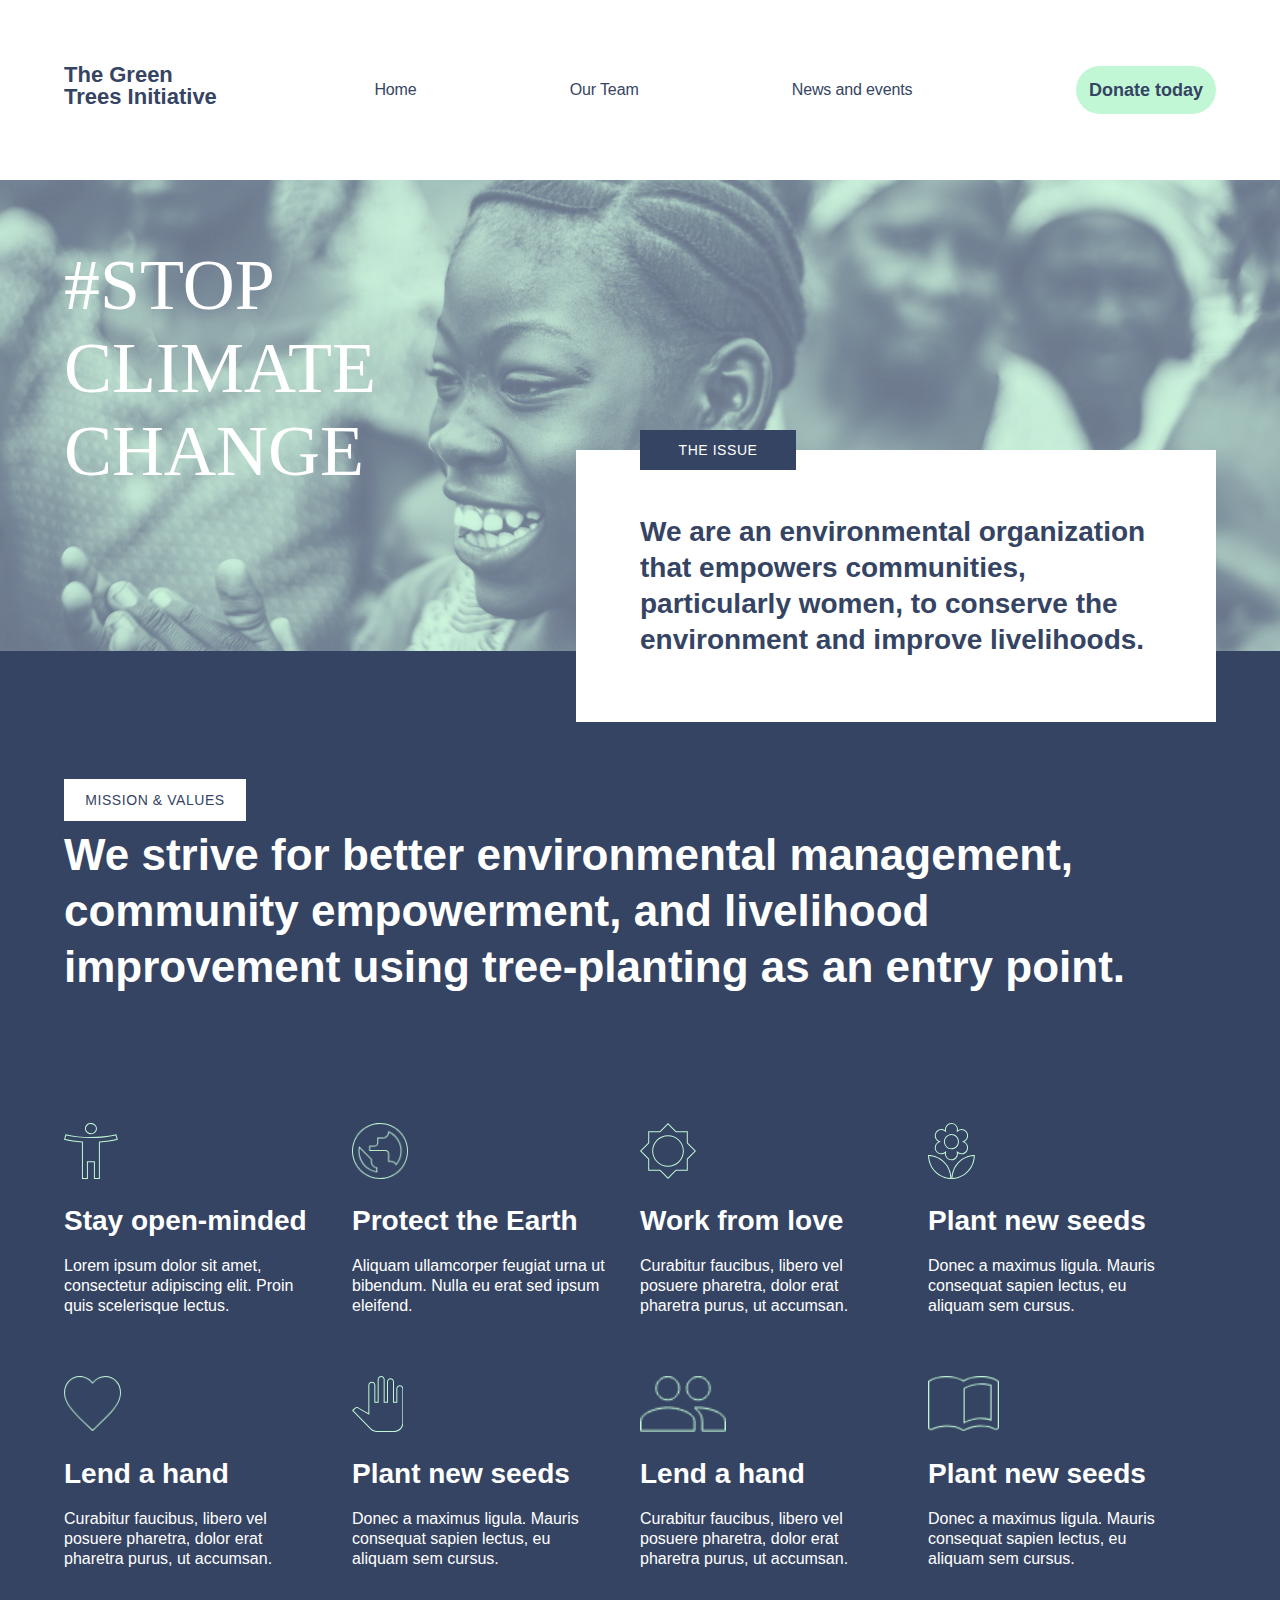
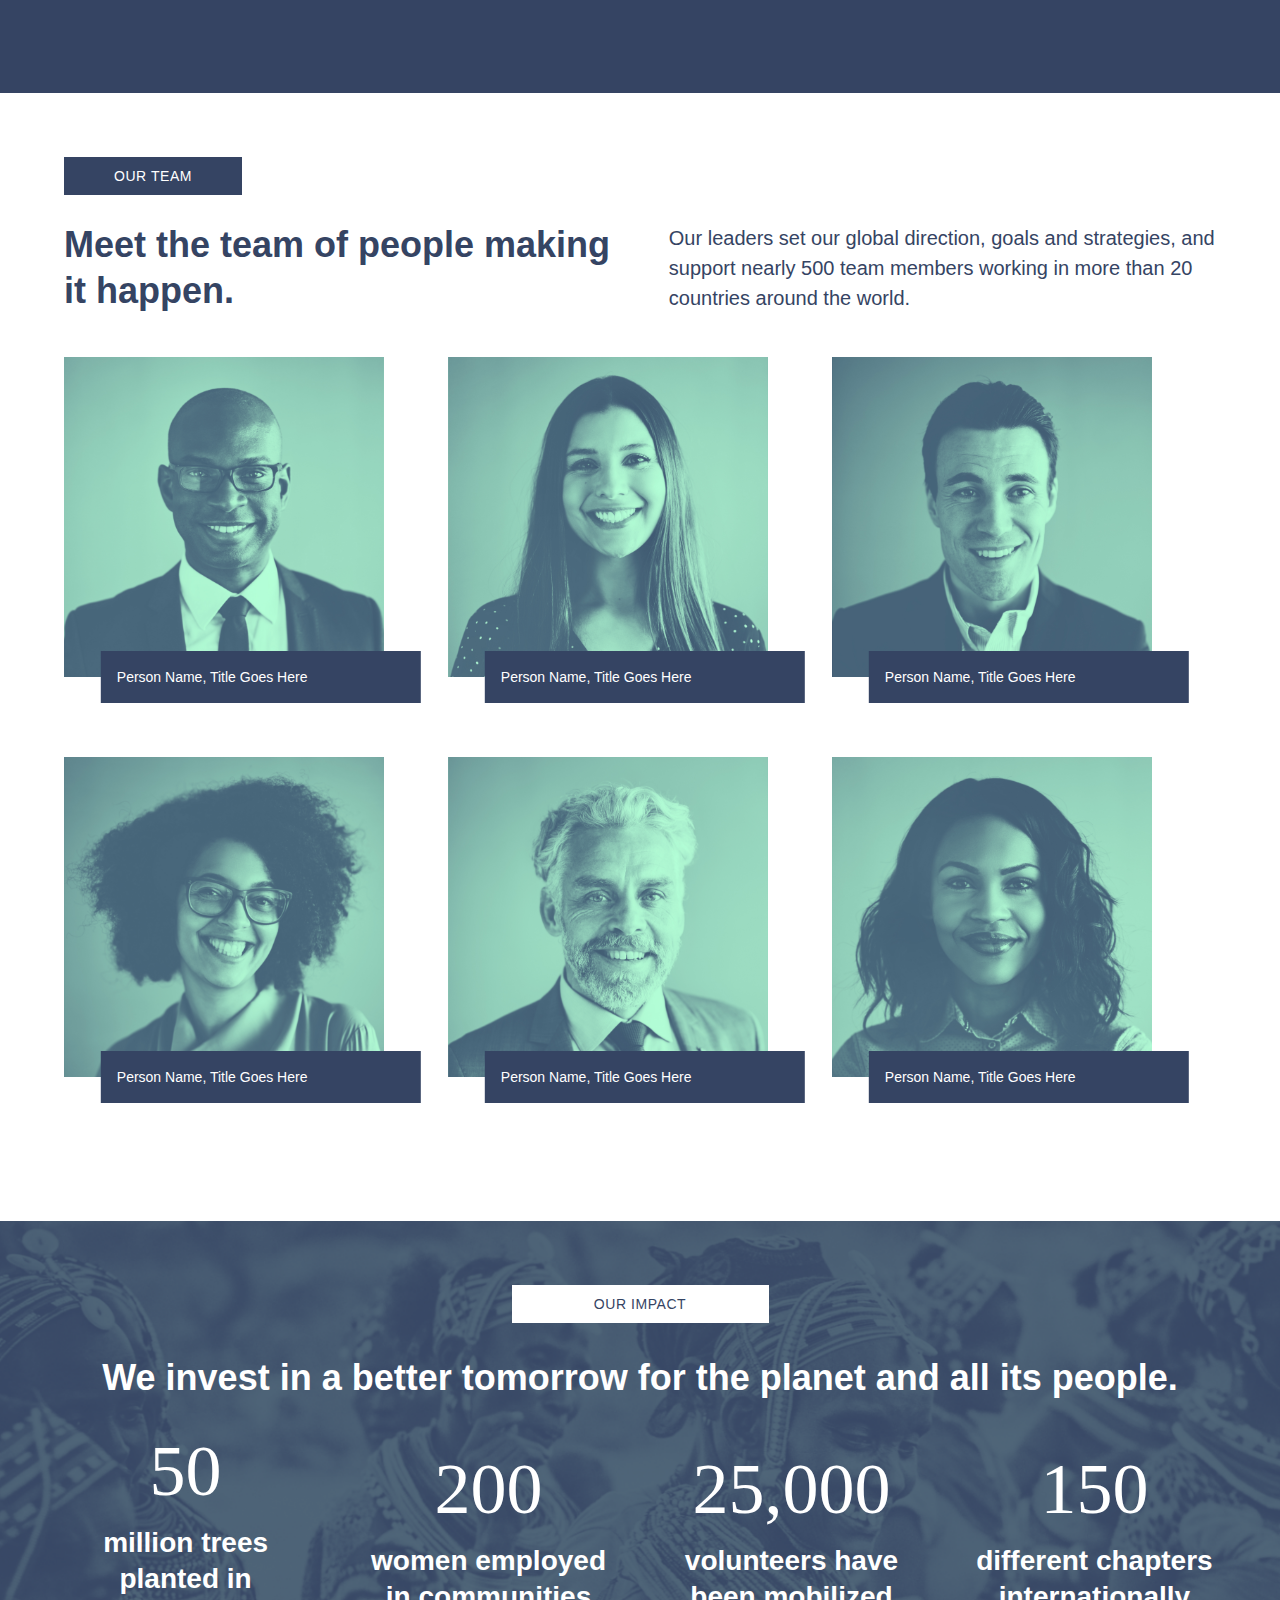
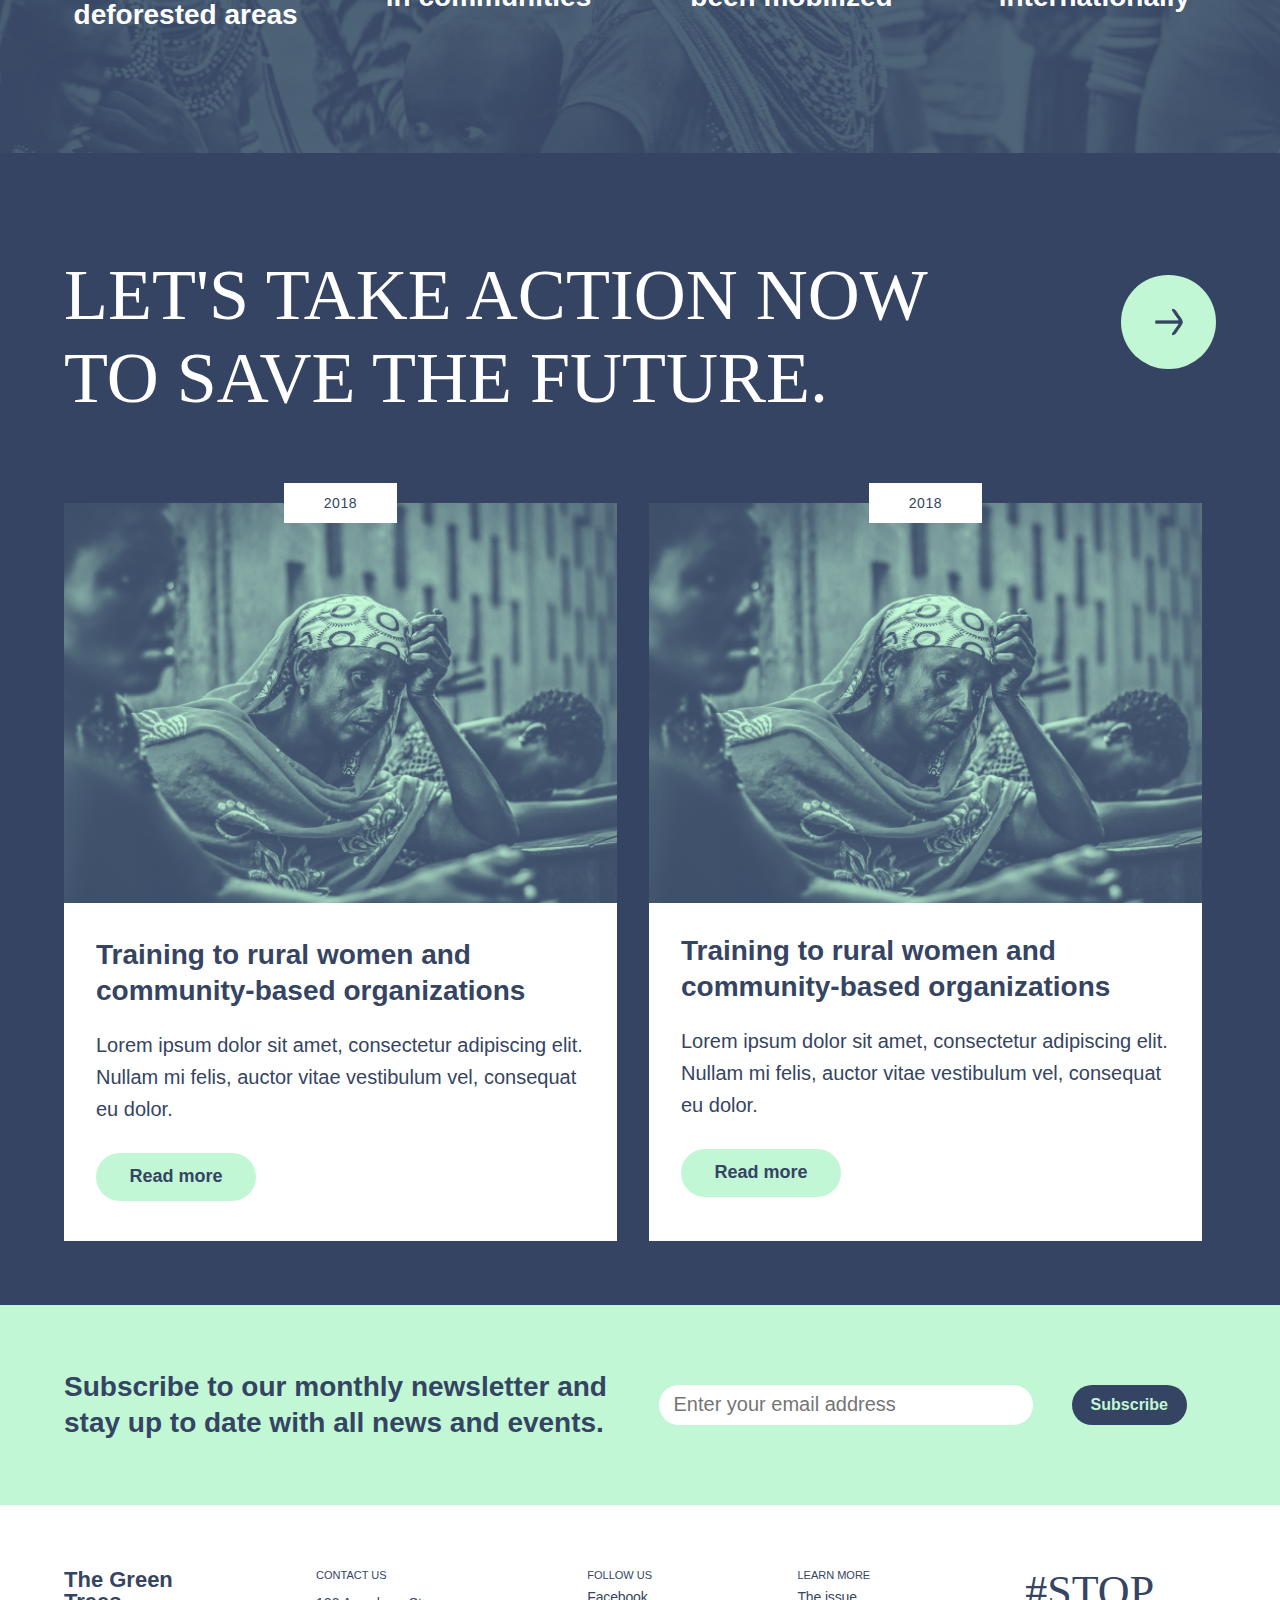
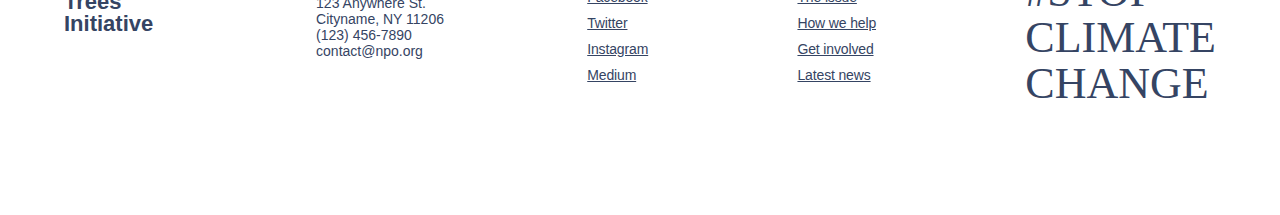
==== commit 6d738f7a: "Added the Javascript for the scrolling of events in About Us page and edited the viewport meta of al" ====
--- a/AboutUs-page-layout.html
+++ b/AboutUs-page-layout.html
@@ -3,7 +3,7 @@
 
 <head>
     <meta charset="utf-8">
-    <meta name="viewport" content="width=device-width">
+    <meta name="viewport" content="width=device-width" initial-scale="1.0">
     <title>About Us Page</title>
     <link rel="Stylesheet" href="styles/AboutUs-page-styles.css">
 </head>
@@ -173,8 +173,8 @@
 
     <section id="events" class="event">
         <h1>LET'S TAKE ACTION NOW<br>TO SAVE THE FUTURE.</h1>
-        <div>
-            <img src="assets/assets/about-us/Union 5.png" alt="next-button">
+        <div class = "slides-container" >
+            <img id="scroll-button" src="assets/assets/about-us/Union 5.png" alt="next-button">
 
             <div class="slides">
                 <h4 class="sub-heading">2018</h4>
@@ -268,6 +268,47 @@
         </div>
         <h1>#STOP<br>CLIMATE<br>CHANGE</h1>
     </footer>
+
+    <script>
+        let eventContainer = document.querySelector(".slides-container");
+        let scrollButton = document.getElementById("scroll-button");
+        let slide = 0;
+        
+        scrollButton.addEventListener("click", ()=>{
+            if (window.innerWidth > 767) {
+                if(slide === 0){
+                    eventContainer.style.scrollBehavior = "smooth";
+                    eventContainer.scrollLeft += 5000;
+                    slide = 2;
+                } else {
+                    eventContainer.style.scrollBehavior = "smooth";
+                    eventContainer.scrollLeft -= 5000;
+                    slide = 0;
+                }
+                
+            } else {
+                let slides = document.getElementsByClassName("slides");
+                let dots = document.getElementsByClassName("dot");
+
+                if (slide < slides.length - 1) {
+                    slide += 1;
+                } else {
+                    slide = 0;
+                }
+
+                for (let i=0; i < slides.length; i++) {
+                    slides[i].style.display = "none";
+                    dots[i].style.background = "white";
+                }
+
+                slides[slide].style.display = "block";
+                dots[slide].style.background = "transparent";
+
+
+            }
+            
+        });
+    </script>
 </body>
 
 </html>--- a/styles/AboutUs-page-styles.css
+++ b/styles/AboutUs-page-styles.css
@@ -331,6 +331,13 @@
 .slides {
     background-color: white;
     display: none;
+    animation: slidein;
+    animation-duration: 1.5s;
+}
+
+@keyframes slidein {
+    from {opacity: 0}
+    to {opacity: 1}
 }
 
 .event img+.slides {
@@ -347,6 +354,11 @@
     z-index: 1;
     right: 2.5%;
     top: 25%;
+}
+
+#scroll-button:hover{
+    cursor: pointer;
+    background-color: #8cffb4;
 }
 
 .dot-container {
@@ -652,6 +664,8 @@
         align-items: flex-start;
         margin-right: 2rem;
         text-align: left;
+        min-width: 47.5%;
+        margin-top: 1.5rem;
     }
 
     .slides>h5,
@@ -677,7 +691,11 @@
     .event>div {
         position: static;
         display: flex;
-        width: 200%;
+        overflow-x: scroll;
+    }
+
+    .event>div::-webkit-scrollbar{
+        width: 0rem;
     }
 
     .dot-container {
@@ -858,8 +876,8 @@
         height: 3rem;
     }
 
-    .event>div {
-        width: 185%;
+    .slides{
+        min-width: 48%;
     }
 
     .event>div>img {
